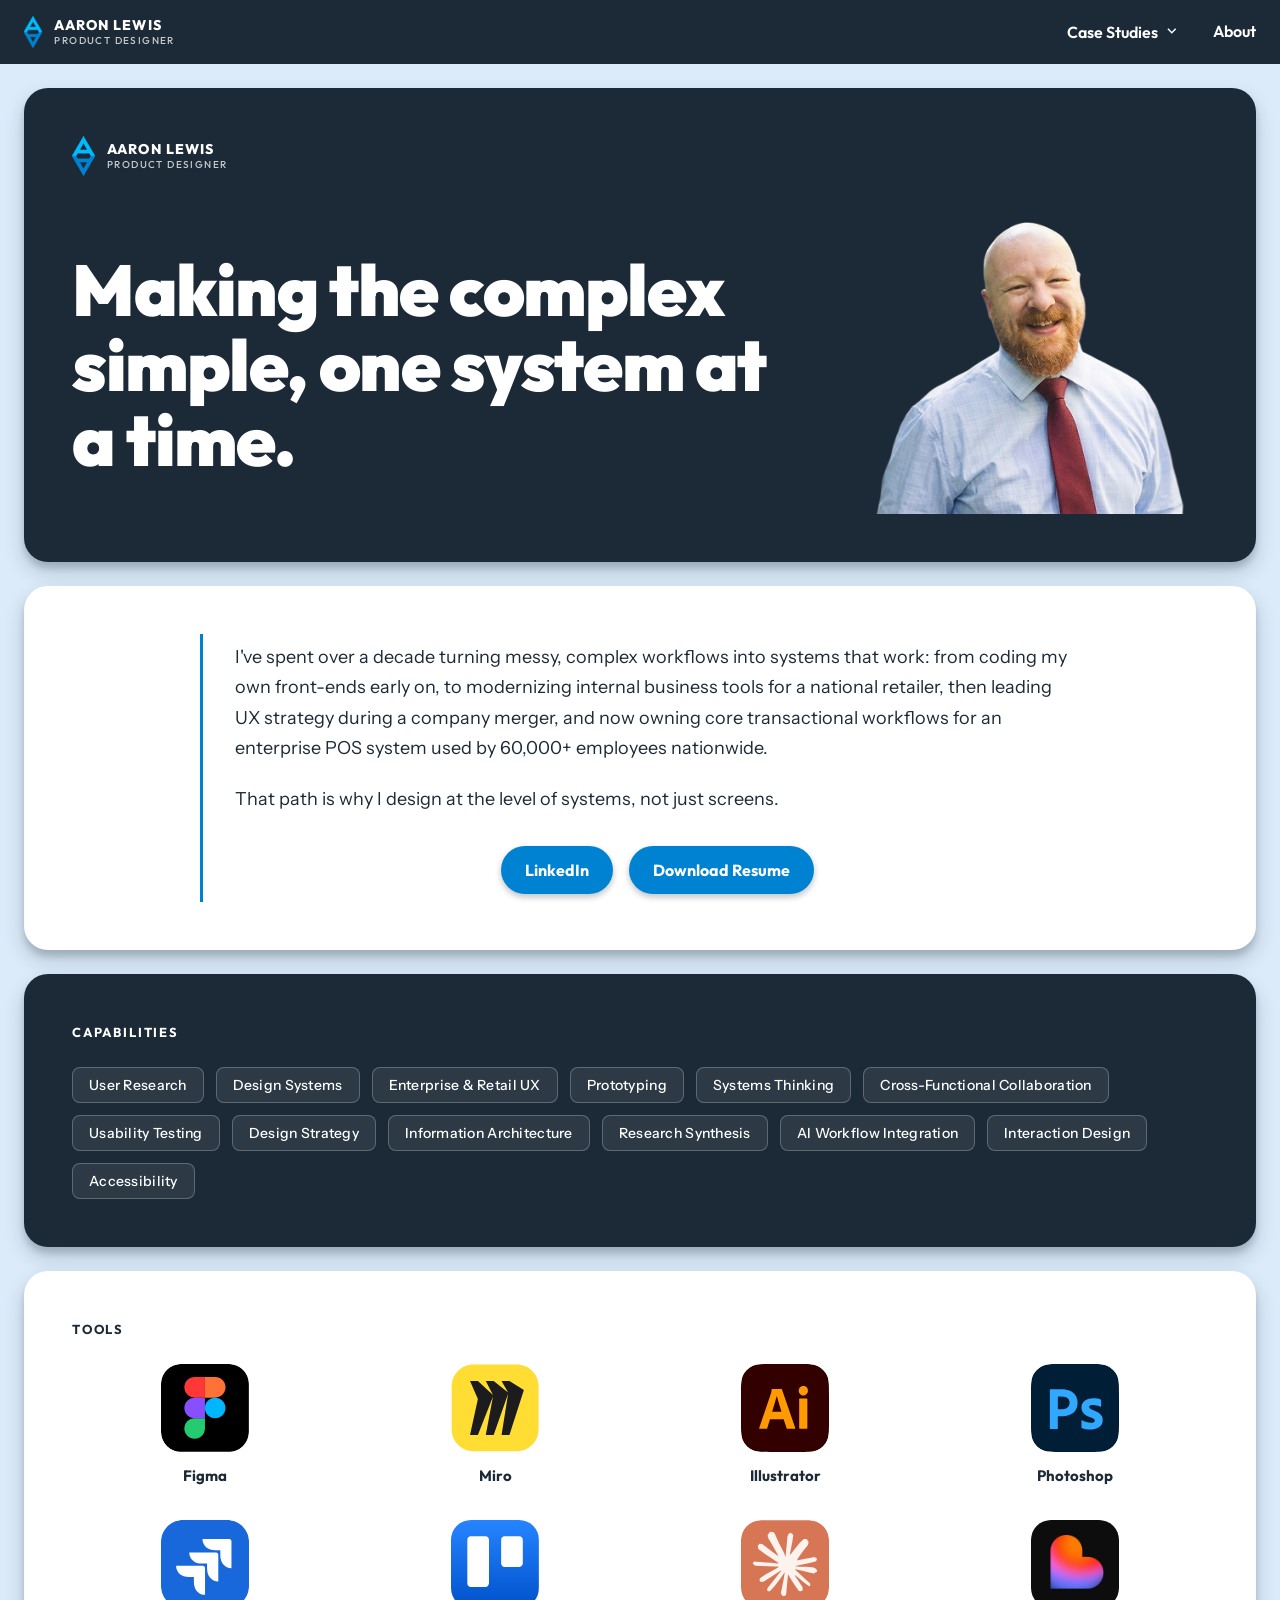
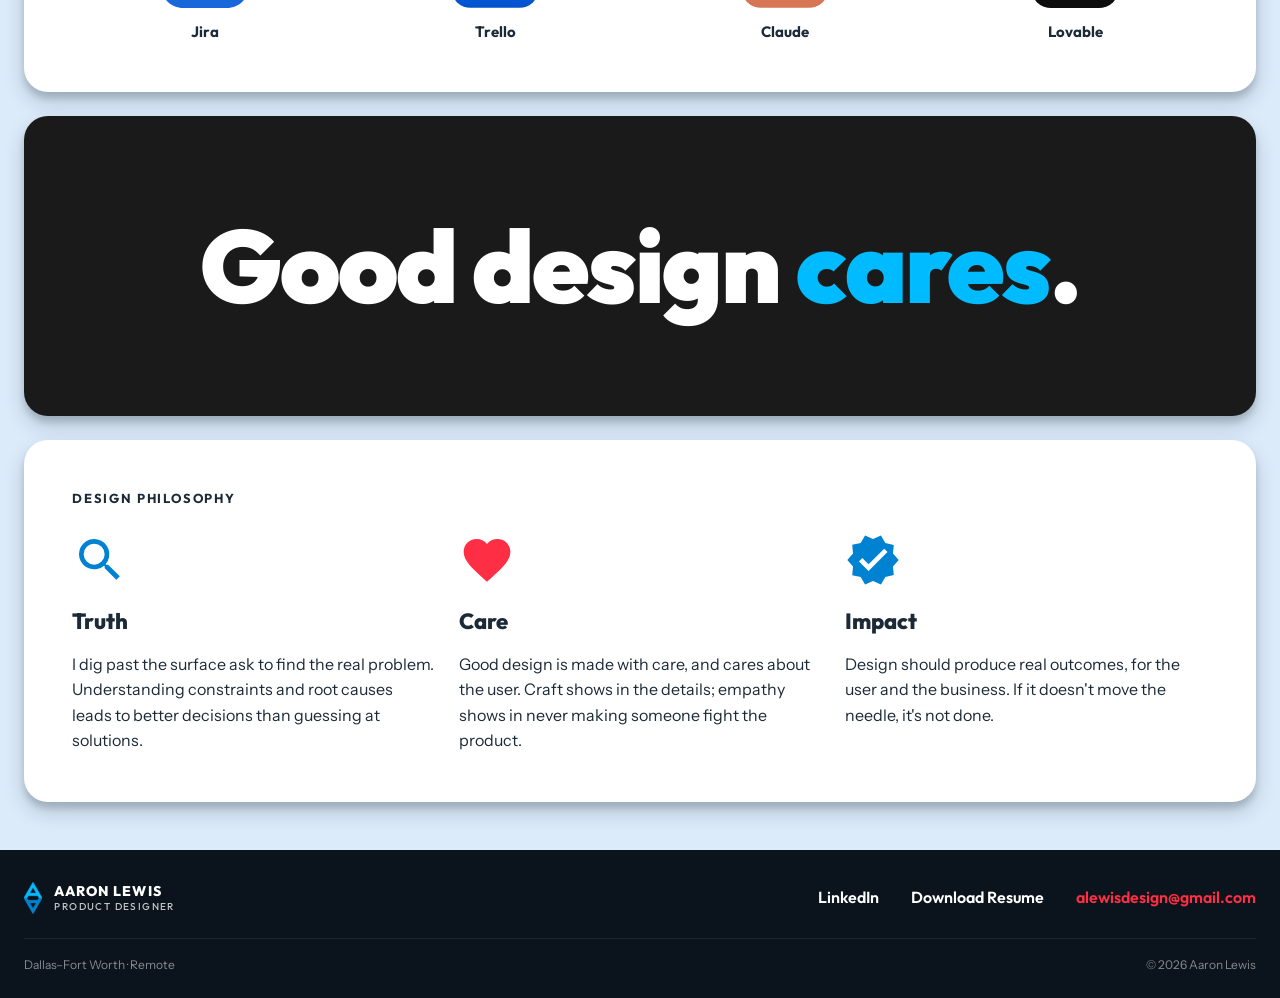
==== about.html @ 26889b2f "Updates" ====
<!doctype html>
<html lang="en">
  <head>
    <meta charset="utf-8" />
    <meta name="viewport" content="width=device-width, initial-scale=1" />
    <title>About — Aaron Lewis, Sr. UX & Product Designer</title>
    <meta
      name="description"
      content="Aaron Lewis is a Sr. UX & Product Designer turning messy, complex workflows into systems that work — POS, SaaS, and internal tools used by 60,000+ employees."
    />
    <meta property="og:title" content="About — Aaron Lewis, Sr. UX & Product Designer" />
    <meta property="og:description" content="Making the complex simple, one system at a time." />
    <meta property="og:type" content="profile" />
    <meta name="twitter:card" content="summary_large_image" />
    <link rel="preconnect" href="https://fonts.googleapis.com" />
    <link rel="preconnect" href="https://fonts.gstatic.com" crossorigin />
    <link
      href="https://fonts.googleapis.com/css2?family=Outfit:wght@400;500;600;700;800;900&family=Instrument+Sans:wght@400;500;600&display=swap"
      rel="stylesheet"
    />
    <link rel="stylesheet" href="./styles.css" />
  </head>
  <body>
    <!-- HEADER -->
    <header class="site-header">
      <div class="container header-inner">
        <a class="brand" href="/" target="_top">
          <span class="brand-mark" aria-hidden="true">
            <img src="assets/AA_logo-colors.svg" alt="" />
          </span>
          <span class="brand-text">
            <span class="brand-name">AARON LEWIS</span>
            <span class="brand-role">PRODUCT DESIGNER</span>
          </span>
        </a>
        <button
          class="nav-toggle"
          type="button"
          aria-label="Toggle menu"
          aria-expanded="false"
          aria-controls="primary-nav"
        >
          <span class="nav-toggle-bar"></span>
          <span class="nav-toggle-bar"></span>
          <span class="nav-toggle-bar"></span>
        </button>
        <nav id="primary-nav" class="site-nav" aria-label="Primary">
          <div class="nav-item has-dropdown">
            <button type="button" class="nav-link nav-dropdown-toggle" aria-expanded="false" aria-controls="cs-menu">
              Case Studies
              <svg class="mdi" viewBox="0 0 24 24" aria-hidden="true">
                <path d="M7.41 8.59 12 13.17l4.59-4.58L18 10l-6 6-6-6z" />
              </svg>
            </button>
            <div id="cs-menu" class="nav-dropdown" role="menu">
              <a href="/case-studies/ship-to-home" target="_top" role="menuitem">Ship to Home</a>
              <a href="/case-studies/cash-management" target="_top" role="menuitem">Cash Management</a>
              <a href="/case-studies/future-point-of-sale" target="_top" role="menuitem">Future Point of Sale</a>
            </div>
          </div>
          <a href="/about" target="_top">About</a>
        </nav>
      </div>
    </header>

    <main class="container stack">
      <!-- HERO: dark card, headline + portrait -->
      <section class="card card--dark about-hero">
        <div class="about-hero-lockup">
          <span class="about-hero-logo" aria-hidden="true">
            <img src="assets/AA_logo-colors.svg" alt="" />
          </span>
          <span class="brand-text">
            <span class="brand-name">AARON LEWIS</span>
            <span class="brand-role">PRODUCT DESIGNER</span>
          </span>
        </div>
        <div class="grid-12 about-hero-grid">
          <div class="col-8 about-hero-left">
            <h1 class="display about-hero-title">
              Making the complex simple, one system at <span class="no-break">a time.</span>
            </h1>
          </div>
          <div class="col-4 about-hero-right">
            <div class="about-portrait">
              <img
                src="assets/aaron-about.png"
                alt="Portrait of Aaron Lewis"
              />
            </div>
          </div>
        </div>
      </section>

      <!-- STORY: light card, blue quote rule, two paragraphs, CTAs -->
      <section class="card card--light about-story">
        <div class="about-story-inner">
          <div class="about-story-body">
            <p>
              I've spent over a decade turning messy, complex workflows into systems that work: from coding my own
              front-ends early on, to modernizing internal business tools for a national retailer, then leading UX
              strategy during a company merger, and now owning core transactional workflows for an enterprise POS system
              used by 60,000+ employees nationwide.
            </p>
            <p>That path is why I design at the level of systems, not just screens.</p>
          </div>
          <div class="about-story-cta">
            <a
              href="https://www.linkedin.com/in/aldsgn/"
              target="_blank"
              rel="noopener noreferrer"
              class="btn btn--blue"
              >LinkedIn</a
            >
            <a
              href="assets/Aaron-Lewis-Resume.pdf"
              target="_blank"
              rel="noopener noreferrer"
              class="btn btn--blue"
              >Download Resume</a
            >
          </div>
        </div>
      </section>

      <!-- CAPABILITIES: dark card with pills -->
      <section class="card card--dark about-capabilities">
        <p class="eyebrow eyebrow--onDark">CAPABILITIES</p>
        <ul class="capability-list">
          <li><span class="pill pill--white pill--lg">User Research</span></li>
          <li><span class="pill pill--white pill--lg">Design Systems</span></li>
          <li><span class="pill pill--white pill--lg">Enterprise &amp; Retail UX</span></li>
          <li><span class="pill pill--white pill--lg">Prototyping</span></li>
          <li><span class="pill pill--white pill--lg">Systems Thinking</span></li>
          <li><span class="pill pill--white pill--lg">Cross-Functional Collaboration</span></li>
          <li><span class="pill pill--white pill--lg">Usability Testing</span></li>
          <li><span class="pill pill--white pill--lg">Design Strategy</span></li>
          <li><span class="pill pill--white pill--lg">Information Architecture</span></li>
          <li><span class="pill pill--white pill--lg">Research Synthesis</span></li>
          <li><span class="pill pill--white pill--lg">AI Workflow Integration</span></li>
          <li><span class="pill pill--white pill--lg">Interaction Design</span></li>
          <li><span class="pill pill--white pill--lg">Accessibility</span></li>
        </ul>
      </section>

      <!-- TOOLS: light card with logo grid -->
      <section class="card card--light about-tools">
        <p class="eyebrow">TOOLS</p>
        <div class="tools-grid">
          <figure class="tool">
            <img src="assets/figma.svg" alt="Figma logo" />
            <figcaption>Figma</figcaption>
          </figure>
          <figure class="tool">
            <img src="assets/miro.svg" alt="Miro logo" />
            <figcaption>Miro</figcaption>
          </figure>
          <figure class="tool">
            <img
              src="assets/illustrator.svg"
              alt="Adobe Illustrator logo"
            />
            <figcaption>Illustrator</figcaption>
          </figure>
          <figure class="tool">
            <img src="assets/photoshop.svg" alt="Adobe Photoshop logo" />
            <figcaption>Photoshop</figcaption>
          </figure>
          <figure class="tool">
            <img src="assets/jira.svg" alt="Jira logo" />
            <figcaption>Jira</figcaption>
          </figure>
          <figure class="tool">
            <img src="assets/trello.svg" alt="Trello logo" />
            <figcaption>Trello</figcaption>
          </figure>
          <figure class="tool">
            <img src="assets/claude.svg" alt="Claude logo" />
            <figcaption>Claude</figcaption>
          </figure>
          <figure class="tool">
            <img src="assets/lovable.svg" alt="Lovable logo" />
            <figcaption>Lovable</figcaption>
          </figure>
        </div>
      </section>

      <!-- CARES banner -->
      <section id="cares" class="card card--dark about-cares">
        <h2 class="display display--center">Good design <span class="accent-blue">cares</span>.</h2>
      </section>

      <!-- DESIGN PHILOSOPHY -->
      <section class="card card--light about-philosophy">
        <p class="eyebrow">DESIGN PHILOSOPHY</p>
        <div class="grid-12 philosophy-grid">
          <div class="col-4 philosophy-item">
            <span class="philosophy-icon philosophy-icon--blue" aria-hidden="true">
              <svg viewBox="0 0 24 24">
                <path
                  d="M15.5 14h-.79l-.28-.27a6.5 6.5 0 1 0-.7.7l.27.28v.79l5 4.99L20.49 19l-4.99-5zm-6 0A4.5 4.5 0 1 1 14 9.5 4.5 4.5 0 0 1 9.5 14z"
                />
              </svg>
            </span>
            <h3 class="philosophy-title">Truth</h3>
            <p class="philosophy-body">
              I dig past the surface ask to find the real problem. Understanding constraints and root causes leads to
              better decisions than guessing at solutions.
            </p>
          </div>
          <div class="col-4 philosophy-item">
            <span class="philosophy-icon philosophy-icon--red" aria-hidden="true">
              <svg viewBox="0 0 24 24">
                <path
                  d="M12 21.35 10.55 20.03C5.4 15.36 2 12.28 2 8.5 2 5.42 4.42 3 7.5 3c1.74 0 3.41.81 4.5 2.09C13.09 3.81 14.76 3 16.5 3 19.58 3 22 5.42 22 8.5c0 3.78-3.4 6.86-8.55 11.54L12 21.35z"
                />
              </svg>
            </span>
            <h3 class="philosophy-title">Care</h3>
            <p class="philosophy-body">
              Good design is made with care, and cares about the user. Craft shows in the details; empathy shows in
              never making someone fight the product.
            </p>
          </div>
          <div class="col-4 philosophy-item">
            <span class="philosophy-icon philosophy-icon--blue" aria-hidden="true">
              <svg viewBox="0 0 24 24">
                <path
                  d="m23 12-2.44-2.79.34-3.69-3.61-.82-1.89-3.2L12 2.96 8.6 1.5 6.71 4.69 3.1 5.5l.34 3.7L1 12l2.44 2.79-.34 3.7 3.61.82L8.6 22.5l3.4-1.47 3.4 1.46 1.89-3.19 3.61-.82-.34-3.69L23 12zm-12.91 4.72L6 12.59l1.41-1.41 2.68 2.67 6.72-6.72L18.22 8.55l-8.13 8.17z"
                />
              </svg>
            </span>
            <h3 class="philosophy-title">Impact</h3>
            <p class="philosophy-body">
              Design should produce real outcomes, for the user and the business. If it doesn't move the needle, it's
              not done.
            </p>
          </div>
        </div>
      </section>
    </main>

    <!-- FOOTER -->
    <footer id="contact" class="site-footer">
      <div class="container footer-inner">
        <div class="grid-12 footer-row">
          <div class="col-6 footer-brand-col">
            <a class="brand" href="/" target="_top">
              <span class="brand-mark" aria-hidden="true">
                <img src="assets/AA_logo-colors.svg" alt="" />
              </span>
              <span class="brand-text">
                <span class="brand-name">AARON LEWIS</span>
                <span class="brand-role">PRODUCT DESIGNER</span>
              </span>
            </a>
          </div>
          <div class="col-6 footer-nav-col">
            <nav class="footer-nav" aria-label="Footer">
              <a href="https://www.linkedin.com/in/aldsgn/" target="_blank" rel="noopener noreferrer">LinkedIn</a>
              <a
                href="assets/Aaron-Lewis-Resume.pdf"
                target="_blank"
                rel="noopener noreferrer"
                >Download Resume</a
              >
              <a href="mailto:alewisdesign@gmail.com" class="email-red">alewisdesign@gmail.com</a>
            </nav>
          </div>
        </div>
        <div class="footer-fine">
          <span>Dallas–Fort Worth · Remote</span>
          <span>© <span id="year">2026</span> Aaron Lewis</span>
        </div>
      </div>
    </footer>

    <script src="./script.js" defer></script>
  </body>
</html>
---- styles.css ----
/* ==========================================================================
   Aaron Lewis — Portfolio Home10
   Design system v1.
     Colors:
       Snow White  #FFFFFF   default white
       Powder      #DCEBFA   pale blue background
       Martigan    #00BBFF   brand blue on dark
       BlueJay     #0082D2   brand blue on white
       Midnight    #1C2A37   dark background/ink
       Amaranth    #FE2E44   brand accent
     Type: Outfit (display + UI), Instrument Sans (body). Body 18px.
     Grid: 12-column only. Container max-width 1440px.
     Spacing: 4/8px increments.
     Elevation: Material Design 2 shadows on cards.
   ========================================================================== */

:root {
  /* Palette */
  --snow: #ffffff;
  --powder: #dcebfa;
  --martigan: #00bbff;
  --bluejay: #0082d2;
  --midnight: #1c2a37;
  --amaranth: #fe2e44;
  --three-am: #0b141c;
  --charcoal: #1a1a1a;

  /* Semantic tokens */
  --bg: var(--powder);
  --ink: var(--midnight);
  --card: var(--snow);
  --card-soft: var(--powder);
  --brand-blue: var(--bluejay); /* on light */
  --brand-blue-dark: var(--martigan); /* on dark */
  --brand-red: var(--amaranth);
  --text: var(--midnight);
  --muted: #6b7280;
  --white: var(--snow);
  --hero-name: var(--bluejay);
  --hero-name-size: clamp(72px, 10vw, 108px);

  /* Type */
  --font-display: "Outfit", system-ui, -apple-system, Segoe UI, sans-serif;
  --font-body: "Instrument Sans", system-ui, -apple-system, Segoe UI, sans-serif;

  /* Shape + spacing (4/8 pixel increments) */
  --radius: 24px;
  --radius-sm: 16px;
  --gap: 24px;
  --pad: 48px;
  --pad-sm: 24px;
  --container: 1440px;

  /* MD2 elevation shadows */
  --elev-1: 0 1px 2px rgba(14, 30, 44, 0.14), 0 1px 3px rgba(14, 30, 44, 0.12);
  --elev-2: 0 3px 6px rgba(14, 30, 44, 0.16), 0 3px 6px rgba(14, 30, 44, 0.12);
  --elev-4: 0 10px 20px rgba(14, 30, 44, 0.19), 0 6px 6px rgba(14, 30, 44, 0.16);
  --elev-8: 0 14px 28px rgba(14, 30, 44, 0.2), 0 10px 10px rgba(14, 30, 44, 0.18);
  --elev-16: 0 24px 48px rgba(14, 30, 44, 0.24), 0 18px 18px rgba(14, 30, 44, 0.2);
}

* {
  box-sizing: border-box;
}

html,
body {
  margin: 0;
  padding: 0;
}

body {
  background: var(--bg);
  color: var(--text);
  font-family: var(--font-body);
  font-size: 18px;
  line-height: 1.6;
  -webkit-font-smoothing: antialiased;
}

h1,
h2,
h3,
h4,
.display,
.eyebrow,
.brand-name,
.brand-role,
.nav-cta,
.site-nav a,
.pill,
.case-title,
.case-num,
.stat-num,
.stat-label,
.banner-link,
.footer-nav a,
.hero-name,
.hero-role {
  font-family: var(--font-display);
}

a {
  color: inherit;
  text-decoration: none;
}

.no-break {
  white-space: nowrap;
}

/* Layout ------------------------------------------------------------------ */

.container {
  width: 100%;
  max-width: var(--container);
  margin: 0 auto;
  padding: 0 24px;
}

.stack > * + * {
  margin-top: var(--gap);
}
.stack {
  padding-top: var(--gap);
  padding-bottom: var(--gap);
}

/* 12-column grid — the ONLY width system in use. */
.grid-12 {
  display: grid;
  grid-template-columns: repeat(12, minmax(0, 1fr));
  gap: var(--gap);
}
.col-1 {
  grid-column: span 1;
}
.col-2 {
  grid-column: span 2;
}
.col-3 {
  grid-column: span 3;
}
.col-4 {
  grid-column: span 4;
}
.col-5 {
  grid-column: span 5;
}
.col-6 {
  grid-column: span 6;
}
.col-7 {
  grid-column: span 7;
}
.col-8 {
  grid-column: span 8;
}
.col-9 {
  grid-column: span 9;
}
.col-10 {
  grid-column: span 10;
}
.col-11 {
  grid-column: span 11;
}
.col-12 {
  grid-column: span 12;
}

/* Mobile stacking rules:
   - col-3 (1/4 desktop) -> col-6 (1/2 mobile)
   - col-4 (1/3 desktop) and col-6 (1/2 desktop) -> col-12 (full mobile)
   - col-1..2, 5, 7..11 default to full width on mobile too. */
@media (max-width: 768px) {
  :root {
    --pad: var(--pad-sm);
  }
  .grid-12 > .col-3 {
    grid-column: span 6;
  }
  .grid-12 > .col-1,
  .grid-12 > .col-2,
  .grid-12 > .col-4,
  .grid-12 > .col-5,
  .grid-12 > .col-6,
  .grid-12 > .col-7,
  .grid-12 > .col-8,
  .grid-12 > .col-9,
  .grid-12 > .col-10,
  .grid-12 > .col-11 {
    grid-column: span 12;
  }
}

/* Cards ------------------------------------------------------------------- */

.card {
  border-radius: var(--radius);
  padding: var(--pad);
  background: var(--card);
  box-shadow: var(--elev-4);
}
.card--light {
  background: var(--card);
  color: var(--text);
}
.card--dark {
  background: var(--ink);
  color: var(--white);
}

/* Header ------------------------------------------------------------------ */

.site-header {
  background: var(--ink);
  color: var(--white);
}
.header-inner {
  display: flex;
  align-items: center;
  justify-content: space-between;
  gap: var(--gap);
  padding-top: 16px;
  padding-bottom: 16px;
  flex-wrap: wrap;
}

.brand {
  display: inline-flex;
  align-items: center;
  gap: 12px;
}
.brand-mark {
  height: 32px;
  width: auto;
  display: inline-block;
}
.brand-mark img {
  height: 100%;
  width: auto;
  display: block;
}
.brand-text {
  display: flex;
  flex-direction: column;
  line-height: 1;
}
.brand-name {
  font-weight: 800;
  font-size: 14px;
  letter-spacing: 0.08em;
}
.brand-role {
  font-weight: 500;
  font-size: 10px;
  letter-spacing: 0.14em;
  opacity: 0.75;
  margin-top: 4px;
}

.site-nav {
  display: flex;
  align-items: center;
  gap: 32px;
}
.site-nav a,
.site-nav .nav-link {
  font-weight: 600;
  font-size: 16px;
  color: var(--white);
  transition: opacity 0.2s;
  background: none;
  border: 0;
  padding: 0;
  cursor: pointer;
  font-family: var(--font-display);
}
.site-nav a:hover,
.site-nav .nav-link:hover {
  opacity: 0.75;
}

/* Dropdown */
.nav-item.has-dropdown {
  position: relative;
}
.nav-dropdown {
  position: absolute;
  top: calc(100% + 12px);
  left: 0;
  min-width: 224px;
  background: var(--white);
  color: var(--text);
  border-radius: 16px;
  padding: 8px;
  display: none;
  flex-direction: column;
  box-shadow: var(--elev-8);
  z-index: 20;
}
/* Invisible hover bridge so the menu doesn't close when crossing the gap */
.nav-dropdown::before {
  content: "";
  position: absolute;
  left: 0;
  right: 0;
  top: -12px;
  height: 12px;
}
.nav-dropdown a {
  color: var(--text);
  padding: 8px 16px;
  border-radius: 8px;
  font-size: 14px;
  font-weight: 600;
}
.nav-dropdown a:hover {
  background: var(--card-soft);
  opacity: 1;
}
.nav-item.has-dropdown:hover .nav-dropdown,
.nav-item.has-dropdown:focus-within .nav-dropdown,
.nav-dropdown.is-open {
  display: flex;
}

/* Hamburger */
.nav-toggle {
  display: none;
  background: none;
  border: 0;
  padding: 8px;
  cursor: pointer;
  flex-direction: column;
  gap: 4px;
}
.nav-toggle-bar {
  display: block;
  width: 24px;
  height: 2px;
  background: var(--white);
  border-radius: 2px;
}

/* Hero -------------------------------------------------------------------- */

.hero .grid-12 {
  align-items: center;
}

.hero-lockup {
  display: flex;
  align-items: center;
  gap: 16px;
}
.hero-logo {
  height: calc(var(--hero-name-size) * 1.8);
  width: auto;
  flex-shrink: 0;
}
.hero-logo img {
  height: 100%;
  width: auto;
  display: block;
}

.hero-name {
  margin: 0;
  font-family: var(--font-display);
  font-weight: 900;
  font-size: var(--hero-name-size);
  line-height: 0.9;
  color: var(--hero-name);
  letter-spacing: -0.02em;
}

.hero-role {
  margin: 16px 0 0;
  padding-left: 32px;
  font-weight: 700;
  letter-spacing: 0.05em;
  font-size: 24px;
  color: var(--text);
}

.hero-meta {
  margin-top: 32px;
  display: flex;
  flex-direction: column;
  align-items: flex-start;
  gap: 12px;
}
.hero-location {
  margin: 0;
  display: flex;
  gap: 12px;
  align-items: flex-start;
  font-size: 13px;
  letter-spacing: 0.04em;
}
.hero-pill {
  margin-left: 32px;
}
.hero-location strong {
  font-weight: 700;
}
.pin {
  color: var(--muted);
  display: inline-flex;
  align-items: center;
  line-height: 1;
}
.pin .mdi {
  width: 20px;
  height: 20px;
}

/* Material Design inline icons ------------------------------------------- */
.mdi {
  display: inline-block;
  width: 1em;
  height: 1em;
  fill: currentColor;
  vertical-align: -0.15em;
  flex-shrink: 0;
}
.nav-dropdown-toggle .mdi {
  width: 1.1em;
  height: 1.1em;
  margin-left: 2px;
  transition: transform 0.2s;
}
.nav-dropdown-toggle[aria-expanded="true"] .mdi {
  transform: rotate(180deg);
}
.banner-link .mdi,
.cs-nextup-arrow.mdi {
  width: 1.1em;
  height: 1.1em;
  vertical-align: -0.2em;
}
.email-muted {
  color: var(--muted);
  font-family: var(--font-body);
  letter-spacing: 0;
}

.hero-right {
  display: flex;
  justify-content: center;
  align-items: center;
}
.portrait {
  width: 100%;
  max-width: 384px;
  display: grid;
  place-items: center;
}
.portrait img {
  width: 100%;
  height: auto;
  object-fit: contain;
  display: block;
}

@media (max-width: 768px) {
  .hero-lockup {
    gap: 16px;
  }
}

/* Statement --------------------------------------------------------------- */

.display {
  font-family: var(--font-display);
  font-weight: 900;
  font-size: clamp(40px, 5vw, 68px);
  line-height: 1.05;
  letter-spacing: -0.02em;
  margin: 0;
}
.display--center {
  text-align: center;
}
/* accent-blue lives on dark backgrounds (statement + cares cards) */
.accent-blue {
  color: var(--brand-blue-dark);
}

.statement .lead {
  margin: 24px 0 0;
  color: #b7c4ce;
  font-size: 24px;
  max-width: 62ch;
}

/* Case studies ------------------------------------------------------------ */

.eyebrow {
  margin: 0 0 24px;
  font-weight: 700;
  font-size: 13px;
  letter-spacing: 0.14em;
  color: var(--text);
}

.row-cards {
  align-items: stretch;
}

.case-card {
  background: var(--card-soft);
  color: var(--text);
  border-radius: 16px;
  overflow: hidden;
  display: flex;
  flex-direction: column;
  cursor: pointer;
  outline: none;
  -webkit-tap-highlight-color: transparent;
  touch-action: manipulation;
  transition:
    transform 0.5s cubic-bezier(0.2, 0.7, 0.2, 1),
    box-shadow 0.5s cubic-bezier(0.2, 0.7, 0.2, 1),
    background-color 0.5s cubic-bezier(0.2, 0.7, 0.2, 1),
    color 0.5s cubic-bezier(0.2, 0.7, 0.2, 1);
  box-shadow: var(--elev-2);
}
.case-card:hover,
.case-card:focus-visible,
.case-card.is-lifted,
.case-card:active {
  transform: translateY(-8px);
  box-shadow: var(--elev-16);
  background: var(--ink);
  color: var(--white);
}
.case-card:hover .pill,
.case-card:focus-visible .pill,
.case-card.is-lifted .pill,
.case-card:active .pill {
  color: var(--white);
  background: rgba(255, 255, 255, 0.12);
  border-color: rgba(255, 255, 255, 0.28);
}

.case-thumb {
  aspect-ratio: 16 / 10;
  overflow: hidden;
  background: #0e1720;
}
.case-thumb img {
  width: 100%;
  height: 100%;
  object-fit: cover;
  display: block;
  transition: transform 300ms ease;
}
.case-card:hover .case-thumb img,
.case-card:focus-visible .case-thumb img,
.case-card.is-lifted .case-thumb img {
  transform: scale(1.03);
}

.case-body {
  padding: 24px;
  display: flex;
  flex-direction: column;
  gap: 8px;
  flex: 1;
}
.case-num {
  margin: 0;
  font-weight: 800;
  color: var(--brand-red);
  font-size: 14px;
}
.case-title {
  margin: 0;
  font-weight: 700;
  font-size: 24px;
  letter-spacing: -0.01em;
}
.case-desc {
  margin: 0 0 16px;
  color: inherit;
  opacity: 0.85;
  font-size: 18px;
}
.case-card .pill {
  align-self: flex-start;
  margin-top: auto;
}

/* Stats ------------------------------------------------------------------- */

.stats {
  padding: 40px 24px;
}
.stats-row {
  align-items: center;
}
.stat {
  display: flex;
  flex-direction: column;
  align-items: center;
  text-align: center;
}
.stat-num {
  margin: 0;
  font-family: var(--font-display);
  font-weight: 900;
  font-size: clamp(72px, 9vw, 128px);
  line-height: 0.95;
  letter-spacing: -0.03em;
}
.stat-sup {
  font-size: 0.5em;
  vertical-align: super;
  font-weight: 800;
}
.stat-label {
  margin: 8px 0 0;
  font-weight: 700;
  font-size: 24px;
  letter-spacing: -0.01em;
}
.stat--cta {
  justify-content: center;
}

/* Banner ------------------------------------------------------------------ */

.banner {
  background: var(--brand-blue);
  color: var(--white);
  padding: var(--pad);
}
.banner-row {
  align-items: center;
}
.banner-copy {
  margin: 0;
  font-size: 24px;
  max-width: 44ch;
}
.banner-cta {
  display: flex;
  justify-content: flex-end;
  align-items: center;
}
.banner-link {
  font-weight: 700;
  letter-spacing: 0.1em;
  font-size: 16px;
  color: var(--white);
  transition: transform 0.2s;
  white-space: nowrap;
}
.banner-link:hover {
  transform: translateY(-4px);
}

@media (max-width: 768px) {
  .banner-cta {
    justify-content: flex-start;
  }
}

/* Cares ------------------------------------------------------------------- */

.cares {
  background: var(--charcoal);
  padding: var(--pad);
  position: relative;
  text-align: left;
}
.cares h2 {
  font-size: clamp(56px, 8vw, 104px);
  padding-top: 24px;
}
.cares-caption {
  margin: 16px 0 0;
  color: #b7c4ce;
  font-size: 24px;
  max-width: 44ch;
  text-align: left;
  font-family: var(--font-body);
}
.cares-cta {
  display: flex;
  justify-content: flex-start;
  margin-top: 24px;
}

/* Pills — Material Design 3 chips ---------------------------------------- */

.pill {
  display: inline-flex;
  align-items: center;
  gap: 8px;
  height: 32px;
  padding: 0 12px;
  border-radius: 8px;
  font-family: inherit;
  font-weight: 500;
  font-size: 13px;
  letter-spacing: 0.02em;
  line-height: 1;
  color: var(--text);
  background: rgba(28, 42, 55, 0.06);
  border: 1px solid rgba(28, 42, 55, 0.12);
  transition:
    transform 0.2s,
    box-shadow 0.2s,
    background-color 0.2s,
    border-color 0.2s,
    color 0.2s;
}
/* On dark surfaces */
.card--dark .pill,
.pill--white {
  color: var(--white);
  background: rgba(255, 255, 255, 0.08);
  border-color: rgba(255, 255, 255, 0.24);
}
/* Amaranth chip — reserved for "Available" */
.pill--red {
  color: var(--white);
  background: var(--brand-red);
  border-color: var(--brand-red);
}
.pill--blue {
  color: var(--white);
  background: var(--brand-blue);
  border-color: var(--brand-blue);
}
.pill--light {
  color: var(--text);
  background: rgba(28, 42, 55, 0.06);
  border-color: rgba(28, 42, 55, 0.12);
}
.pill--lg {
  height: 36px;
  padding: 0 16px;
  font-size: 14px;
}
a.pill:hover {
  transform: translateY(-1px);
  box-shadow: var(--elev-1);
}

/* Buttons ----------------------------------------------------------------- */

.btn {
  display: inline-flex;
  align-items: center;
  gap: 12px;
  padding: 16px 24px;
  border-radius: 999px;
  font-family: var(--font-display);
  font-weight: 700;
  font-size: 16px;
  line-height: 1;
  border: 0;
  cursor: pointer;
  transition:
    transform 0.2s,
    box-shadow 0.2s,
    filter 0.2s;
  box-shadow: var(--elev-2);
}
.btn--red {
  background: var(--brand-red);
  color: var(--white);
}
.btn--light {
  background: #c8ecff;
  color: var(--ink);
}
.btn:hover {
  transform: translateY(-2px);
  box-shadow: var(--elev-4);
}
.btn-arrow {
  display: inline-grid;
  place-items: center;
  width: 24px;
  height: 24px;
  line-height: 1;
}
.btn-arrow .mdi {
  width: 24px;
  height: 24px;
}

/* Footer ------------------------------------------------------------------ */

.site-footer {
  background: var(--three-am);
  color: var(--white);
  margin-top: var(--gap);
  padding: 32px 0 24px;
}
.footer-row {
  align-items: center;
}
.footer-brand-col {
  display: flex;
  align-items: center;
}
.footer-nav-col {
  display: flex;
  justify-content: flex-end;
  align-items: center;
}
.footer-nav {
  display: flex;
  gap: 32px;
  align-items: center;
}
.footer-nav a {
  font-weight: 600;
  font-size: 16px;
}
.footer-nav a:hover {
  opacity: 0.75;
}
.email-red {
  color: var(--brand-red);
  font-family: var(--font-body);
  font-weight: 500;
}
.footer-fine {
  margin-top: 24px;
  padding-top: 16px;
  border-top: 1px solid rgba(255, 255, 255, 0.08);
  display: flex;
  justify-content: space-between;
  gap: 12px;
  color: rgba(255, 255, 255, 0.5);
  font-size: 12px;
  flex-wrap: wrap;
}

@media (max-width: 768px) {
  .header-inner {
    flex-wrap: nowrap;
    align-items: center;
  }
  .nav-toggle {
    display: inline-flex;
  }
  .site-nav {
    display: none;
    position: absolute;
    top: 100%;
    left: 0;
    right: 0;
    background: var(--ink);
    flex-direction: column;
    align-items: stretch;
    gap: 4px;
    padding: 16px 24px 24px;
    z-index: 30;
    box-shadow: var(--elev-8);
  }
  .site-header {
    position: relative;
  }
  .site-nav.is-open {
    display: flex;
  }
  .site-nav a,
  .site-nav .nav-link {
    padding: 12px 4px;
    text-align: left;
    width: 100%;
  }
  .nav-item.has-dropdown {
    width: 100%;
  }
  .nav-dropdown {
    position: static;
    display: none;
    box-shadow: none;
    background: rgba(255, 255, 255, 0.06);
    color: var(--white);
    padding: 4px;
    margin-top: 4px;
  }
  .nav-dropdown a {
    color: var(--white);
  }
  .nav-dropdown a:hover {
    background: rgba(255, 255, 255, 0.08);
  }
  .nav-dropdown.is-open {
    display: flex;
  }

  .hero-meta {
    margin-top: 24px;
  }
  .stats {
    padding: 24px;
  }
  .cares {
    padding: var(--pad);
  }
  .cares-cta {
    justify-content: center;
  }

  .footer-nav-col {
    justify-content: flex-start;
  }
  .footer-nav {
    flex-direction: column;
    align-items: flex-start;
    gap: 16px;
    width: 100%;
  }
  .footer-fine {
    justify-content: center;
    text-align: center;
    flex-direction: column;
    align-items: center;
    gap: 8px;
  }
}

/* ==========================================================================
   Case Study pages
   ========================================================================== */

.case-hero {
  padding: var(--pad);
}
.case-hero .grid-12 {
  align-items: center;
}
.case-eyebrow {
  margin: 0 0 16px;
}
.case-num-inline {
  color: var(--brand-red);
  font-weight: 800;
}
.case-hero-title {
  margin: 0;
  font-family: var(--font-display);
  font-weight: 900;
  font-size: clamp(56px, 7.5vw, 96px);
  line-height: 0.95;
  letter-spacing: -0.02em;
  color: var(--text);
}
/* Accent blue variant readable on light card backgrounds */
.accent-blue-onlight {
  color: var(--brand-blue);
}
.case-tagline {
  margin: 24px 0 0;
  font-family: var(--font-display);
  font-weight: 600;
  font-size: 24px;
  color: var(--brand-blue);
}
.case-summary {
  margin: 16px 0 0;
  font-size: 18px;
  max-width: 56ch;
}

.case-meta {
  margin-top: 32px;
  display: flex;
  flex-wrap: wrap;
  gap: 32px;
}
.case-meta-item {
  display: flex;
  flex-direction: column;
  gap: 4px;
}
.case-meta-label {
  margin: 0;
  font-family: var(--font-display);
  font-weight: 700;
  font-size: 11px;
  letter-spacing: 0.14em;
  color: var(--muted);
}
.case-meta-value {
  margin: 0;
  font-family: var(--font-display);
  font-weight: 600;
  font-size: 16px;
  color: var(--text);
}

.case-hero-right {
  display: flex;
  justify-content: center;
}
.case-hero-image {
  width: 100%;
  aspect-ratio: 4 / 3;
  border-radius: var(--radius-sm);
}

/* Placeholder image blocks (to swap for real images later) */
.placeholder-img {
  background:
    repeating-linear-gradient(
      45deg,
      rgba(0, 187, 255, 0.08),
      rgba(0, 187, 255, 0.08) 12px,
      rgba(0, 187, 255, 0.16) 12px,
      rgba(0, 187, 255, 0.16) 24px
    ),
    var(--powder);
  display: grid;
  place-items: center;
  color: var(--muted);
  font-family: var(--font-display);
  font-weight: 600;
  font-size: 13px;
  letter-spacing: 0.12em;
  text-transform: uppercase;
  border: 1px dashed rgba(28, 42, 55, 0.2);
}

/* Case sections (Problem, Constraints, Approach, Outcome, Reflections) */
.case-section {
  padding: var(--pad);
}
.case-section .grid-12 {
  align-items: start;
}
.section-eyebrow {
  margin: 0;
  font-family: var(--font-display);
  font-weight: 800;
  font-size: 13px;
  letter-spacing: 0.16em;
  text-transform: uppercase;
  color: var(--brand-red);
  position: sticky;
  top: 24px;
}
.card--dark .section-eyebrow {
  color: var(--brand-blue-dark);
}

.case-body-copy p {
  margin: 0 0 16px;
  font-size: 18px;
  line-height: 1.7;
}
.case-body-copy p:last-child {
  margin-bottom: 0;
}
.case-lead {
  font-family: var(--font-display);
  font-weight: 500;
  font-size: 24px !important;
  line-height: 1.4 !important;
  margin-bottom: 24px !important;
}
.card--dark .case-lead {
  color: var(--white);
}

.case-subhead {
  margin: 32px 0 12px;
  font-family: var(--font-display);
  font-weight: 700;
  font-size: 24px;
  letter-spacing: -0.01em;
  color: var(--text);
}
.card--dark .case-subhead {
  color: var(--white);
}

.case-list {
  margin: 0 0 16px;
  padding-left: 20px;
  font-size: 18px;
  line-height: 1.7;
}
.case-list li {
  margin-bottom: 8px;
}

.case-pullquote {
  margin: 24px 0 !important;
  padding: 16px 24px;
  border-left: 4px solid var(--brand-red);
  background: rgba(254, 46, 68, 0.06);
  font-family: var(--font-display);
  font-weight: 600;
  font-size: 20px !important;
  line-height: 1.5 !important;
  color: var(--text);
  border-radius: 4px;
}
.card--dark .case-pullquote {
  color: var(--white);
  background: rgba(0, 187, 255, 0.1);
  border-left-color: var(--brand-blue-dark);
}

.case-figure {
  width: 100%;
  aspect-ratio: 16 / 9;
  margin: 24px 0;
  border-radius: var(--radius-sm);
}

.case-nextup {
  margin-top: var(--gap);
}

@media (max-width: 768px) {
  .section-eyebrow {
    position: static;
    margin-bottom: 16px;
  }
  .case-hero-image {
    aspect-ratio: 4 / 3;
    margin-top: 24px;
  }
}

/* ==========================================================================
   Case Study page (cs-*) — layout matching the Ship to Home draft.
   Sticky rail + numbered sections + hero card, callouts, dark quotes.
   ========================================================================== */

.cs-page {
  background: var(--powder);
}
.cs-main {
  padding: 24px 24px 48px;
}

/* Breadcrumb row above the hero card */
.cs-crumbs {
  display: flex;
  align-items: center;
  gap: 10px;
  font-family: var(--font-display);
  font-weight: 700;
  font-size: 12px;
  letter-spacing: 0.14em;
  color: var(--muted);
  margin: 8px 8px 16px;
  text-transform: uppercase;
}
.cs-crumbs-sep {
  color: #b7c6d2;
}
.cs-crumbs-num {
  color: var(--brand-red);
}

/* Hero card */
.cs-hero {
  position: relative;
  overflow: hidden;
  background: var(--snow);
  border-radius: 30px;
  padding: 52px;
  box-shadow: var(--elev-4);
}
.cs-hero-watermark {
  position: absolute;
  top: 28px;
  right: 44px;
  font-family: var(--font-display);
  font-weight: 900;
  font-size: 180px;
  line-height: 1;
  color: var(--brand-blue-dark);
  opacity: 0.12;
  pointer-events: none;
}
.cs-badge {
  display: inline-block;
  background: var(--brand-red);
  color: var(--white);
  font-family: var(--font-display);
  font-weight: 800;
  font-size: 11px;
  letter-spacing: 0.16em;
  padding: 7px 14px;
  border-radius: 999px;
  text-transform: uppercase;
}
.cs-hero-title {
  margin: 22px 0 0;
  font-family: var(--font-display);
  font-weight: 900;
  font-size: clamp(56px, 8vw, 84px);
  line-height: 0.92;
  letter-spacing: -0.02em;
  color: var(--text);
}
.cs-hero-tagline {
  margin: 20px 0 0;
  font-family: var(--font-display);
  font-weight: 600;
  font-size: clamp(22px, 2.4vw, 30px);
  line-height: 1.15;
  color: var(--text);
  max-width: 720px;
}
.cs-accent {
  color: var(--brand-blue-dark);
  font-weight: 700;
}
.cs-hero-summary {
  margin: 16px 0 0;
  font-size: 18px;
  line-height: 1.6;
  color: #4a5c6b;
  max-width: 640px;
}
.cs-meta-grid {
  margin-top: 32px;
  display: grid;
  grid-template-columns: repeat(4, minmax(0, 1fr));
  gap: 14px;
}
.cs-meta-card {
  background: #f2f8fd;
  border-radius: 14px;
  padding: 16px 18px;
}
.cs-meta-label {
  font-family: var(--font-display);
  font-size: 11px;
  font-weight: 700;
  letter-spacing: 0.12em;
  color: #8095a6;
}
.cs-meta-value {
  font-family: var(--font-display);
  font-weight: 700;
  font-size: 15px;
  color: var(--text);
  margin-top: 6px;
}
.cs-hero-image {
  margin-top: 34px;
  width: 100%;
  aspect-ratio: 20 / 10;
  border-radius: 18px;
  object-fit: cover;
  display: block;
}

/* Body layout: sticky rail + main content */
.cs-body {
  display: grid;
  grid-template-columns: 220px 1fr;
  gap: 60px;
  align-items: start;
  margin-top: 36px;
}
.cs-rail {
  position: sticky;
  top: 92px;
}
.cs-rail-label {
  font-size: 11px;
  font-weight: 700;
  letter-spacing: 0.16em;
  color: var(--muted);
  margin: 0 0 16px 14px;
  font-family: var(--font-display);
  text-transform: uppercase;
}
.cs-rail-nav {
  display: flex;
  flex-direction: column;
  gap: 2px;
}
.cs-rail-link {
  display: flex;
  gap: 12px;
  align-items: baseline;
  padding: 9px 0 9px 14px;
  border-left: 2px solid transparent;
  color: var(--muted);
  font-weight: 600;
  font-size: 15px;
  font-family: var(--font-display);
  transition:
    color 0.15s,
    border-color 0.15s;
}
.cs-rail-num {
  font-family: var(--font-display);
  font-size: 11px;
  font-weight: 800;
  color: #b0c1cf;
}
.cs-rail-link:hover {
  color: var(--text);
}
.cs-rail-link.is-active {
  color: var(--text);
  border-left-color: var(--brand-blue-dark);
  font-weight: 800;
}
.cs-rail-link.is-active .cs-rail-num {
  color: var(--brand-blue-dark);
}
.cs-rail-callout {
  margin-top: 26px;
  background: #cfe6f8;
  border-radius: 16px;
  padding: 18px;
}
.cs-rail-callout-label {
  font-size: 11px;
  font-weight: 700;
  letter-spacing: 0.14em;
  color: #4d6d84;
  font-family: var(--font-display);
}
.cs-rail-callout-value {
  font-family: var(--font-display);
  font-weight: 700;
  font-size: 14px;
  color: #123043;
  line-height: 1.5;
  margin-top: 8px;
}

/* Content column */
.cs-content {
  min-width: 0;
}
.cs-section {
  scroll-margin-top: 96px;
  padding-bottom: 64px;
}
.cs-eyebrow {
  font-family: var(--font-display);
  font-size: 13px;
  font-weight: 800;
  letter-spacing: 0.14em;
  color: var(--brand-red);
  text-transform: uppercase;
}
.cs-h2 {
  font-family: var(--font-display);
  font-weight: 900;
  font-size: clamp(32px, 4vw, 44px);
  line-height: 1.02;
  letter-spacing: -0.015em;
  margin: 14px 0 0;
  color: var(--text);
  max-width: 760px;
}
.cs-lead {
  font-size: 19px;
  line-height: 1.7;
  color: #3f4f5d;
  margin: 20px 0 0;
  max-width: 720px;
}
.cs-content p {
  font-size: 17px;
  line-height: 1.75;
  color: #526271;
  margin: 16px 0 0;
  max-width: 720px;
}

/* Summary stat grid */
.cs-stat-grid {
  display: grid;
  grid-template-columns: repeat(4, minmax(0, 1fr));
  gap: 14px;
  margin-top: 32px;
}
.cs-stat {
  background: var(--snow);
  border-radius: 18px;
  padding: 24px 22px;
  box-shadow: var(--elev-1);
}
.cs-stat--dark {
  background: #0d1218;
}
.cs-stat--dark .cs-stat-label {
  color: #a9bccb;
}
.cs-stat-num {
  font-family: var(--font-display);
  font-weight: 900;
  font-size: 46px;
  line-height: 1;
  color: var(--brand-blue-dark);
}
.cs-stat-label {
  font-size: 14px;
  color: #5a6b79;
  margin-top: 8px;
  line-height: 1.4;
}

/* Figure image */
.cs-figure {
  width: 100%;
  aspect-ratio: 12 / 9;
  margin-top: 26px;
  border-radius: 16px;
}
.cs-figure-img {
  height: auto;
  aspect-ratio: auto;
  object-fit: contain;
  background: var(--snow);
  box-shadow: var(--elev-4);
  display: block;
}

/* Dark pull quote card */
.cs-quote-dark {
  background: #0d1218;
  border-radius: 22px;
  padding: 44px 46px;
  margin-top: 22px;
  position: relative;
  overflow: hidden;
}
.cs-quote-mark {
  position: absolute;
  top: -20px;
  left: 34px;
  font-family: var(--font-display);
  font-weight: 900;
  font-size: 150px;
  color: var(--brand-blue-dark);
  opacity: 0.16;
  line-height: 1;
}
.cs-quote-dark p {
  position: relative;
  margin: 0;
  font-family: var(--font-display);
  font-weight: 800;
  font-size: clamp(22px, 2.6vw, 32px);
  line-height: 1.25;
  color: var(--white);
  max-width: 820px;
}

/* Numbered items grid (Constraints) */
.cs-num-grid {
  display: grid;
  grid-template-columns: repeat(2, minmax(0, 1fr));
  gap: 14px;
  margin-top: 22px;
}
.cs-num-item {
  background: var(--snow);
  border-radius: 16px;
  padding: 22px;
  display: flex;
  gap: 16px;
  box-shadow: var(--elev-1);
}
.cs-num-marker {
  font-family: var(--font-display);
  font-weight: 900;
  font-size: 15px;
  color: var(--brand-red);
}
.cs-num-item p {
  margin: 0;
  font-size: 16px;
  line-height: 1.55;
  color: #2f3e4b;
}

/* Roadmap image (replaces numbered roadmap cards) */
.cs-roadmap-img {
  width: 100%;
  height: auto;
  display: block;
  border-radius: 16px;
  box-shadow: var(--elev-4);
  margin-top: 22px;
}

/* Full-width case study image styled as a card */
.cs-fullwidth-img {
  width: 100%;
  height: auto;
  display: block;
  border-radius: 16px;
  box-shadow: var(--elev-4);
  margin: 24px 0;
}


/* Light blue callout */
.cs-callout-blue {
  background: #cfe6f8;
  border-radius: 20px;
  padding: 34px 38px;
  margin-top: 22px;
}
.cs-callout-blue p {
  margin: 0;
  font-size: 16px;
  line-height: 1.6;
  color: #2f4c5f;
  max-width: 720px;
}
.cs-callout-blue p + p {
  margin-top: 10px;
}
.cs-callout-blue .cs-callout-heading,
.cs-callout-blue > p:first-child:not(.cs-callout-heading) {
  font-family: var(--font-display);
  font-weight: 800;
  font-size: clamp(20px, 2.2vw, 26px);
  line-height: 1.28;
  color: #123043;
}
.cs-callout-blue .cs-callout-heading + p {
  font-family: var(--font-body);
  font-weight: 400;
}

/* White sub-card (Approach detail cards) */
.cs-subcard {
  background: var(--snow);
  border-radius: 18px;
  padding: 30px 32px;
  margin-top: 26px;
  box-shadow: var(--elev-1);
}
.cs-subcard-head {
  display: flex;
  align-items: center;
  gap: 12px;
}
.cs-subcard-dot {
  width: 10px;
  height: 10px;
  border-radius: 2px;
  background: var(--brand-blue-dark);
}
.cs-subcard h3 {
  margin: 0;
  font-family: var(--font-display);
  font-weight: 800;
  font-size: 20px;
  color: var(--text);
}
.cs-subcard p {
  font-size: 16px;
  line-height: 1.7;
  color: #3f4f5d;
  margin: 14px 0 0;
  max-width: none;
}
.cs-subcard ul {
  margin: 14px 0 0;
  padding-left: 20px;
  color: #3f4f5d;
  font-size: 16px;
  line-height: 1.7;
}
.cs-subcard ul li {
  margin-bottom: 4px;
}

/* Split: subcard + image */
.cs-split {
  display: grid;
  grid-template-columns: 1.3fr 1fr;
  gap: 16px;
  margin-top: 14px;
  align-items: stretch;
}
.cs-split .cs-subcard {
  margin-top: 0;
}
.cs-split-image {
  width: 100%;
  min-height: 300px;
  border-radius: 16px;
}

/* Reflections dark callout */
.cs-reflect-dark {
  background: #0d1218;
  border-radius: 22px;
  padding: 44px 46px;
  margin-top: 26px;
}
.cs-reflect-dark p {
  margin: 0;
  font-size: 18px;
  line-height: 1.75;
  color: #c8d6e2;
  max-width: 860px;
}

/* Next-case-study banner */
.cs-nextup {
  display: flex;
  align-items: center;
  justify-content: space-between;
  gap: 24px;
  background: #0d1218;
  border-radius: 24px;
  padding: 34px 40px;
  margin-top: 20px;
  color: var(--white);
  transition: background 0.15s;
}
.cs-nextup:hover {
  background: #141c25;
}
.cs-nextup-eyebrow {
  font-family: var(--font-display);
  font-size: 12px;
  font-weight: 700;
  letter-spacing: 0.16em;
  color: #7f95a7;
  text-transform: uppercase;
}
.cs-nextup-title {
  font-family: var(--font-display);
  font-weight: 900;
  font-size: clamp(28px, 3.6vw, 40px);
  color: var(--white);
  margin-top: 8px;
  line-height: 1;
}
.cs-nextup-sub {
  font-size: 16px;
  color: #a9bccb;
  margin-top: 10px;
}
.cs-nextup-arrow {
  flex-shrink: 0;
  width: 64px;
  height: 64px;
  border-radius: 999px;
  background: var(--brand-blue-dark);
  display: flex;
  align-items: center;
  justify-content: center;
  font-size: 28px;
  color: #04121c;
  font-weight: 700;
}

/* Responsive */
@media (max-width: 1024px) {
  .cs-body {
    grid-template-columns: 1fr;
    gap: 24px;
  }
  .cs-rail {
    position: static;
    top: auto;
  }
  .cs-rail-nav {
    flex-direction: row;
    flex-wrap: wrap;
    gap: 4px;
  }
  .cs-rail-link {
    border-left: 0;
    border-bottom: 2px solid transparent;
    padding: 8px 12px;
  }
  .cs-rail-link.is-active {
    border-left: 0;
    border-bottom-color: var(--brand-blue-dark);
  }
  .cs-rail-callout {
    display: none;
  }
}
@media (max-width: 720px) {
  .cs-hero {
    padding: 30px 22px;
    border-radius: 22px;
  }
  .cs-hero-watermark {
    font-size: 96px;
    top: 16px;
    right: 20px;
  }
  .cs-meta-grid {
    grid-template-columns: repeat(2, minmax(0, 1fr));
  }
  .cs-stat-grid {
    grid-template-columns: repeat(2, minmax(0, 1fr));
  }
  .cs-num-grid {
    grid-template-columns: 1fr;
  }
  .cs-split {
    grid-template-columns: 1fr;
  }
  .cs-quote-dark,
  .cs-reflect-dark {
    padding: 28px 24px;
  }
  .cs-nextup {
    padding: 24px;
    flex-wrap: wrap;
  }
}

/* ---- Cash Management additions -------------------------------------- */

.cs-num-item--wide {
  grid-column: span 2;
}
@media (max-width: 720px) {
  .cs-num-item--wide {
    grid-column: auto;
  }
}

.cs-h3 {
  font-family: var(--font-display);
  font-weight: 900;
  font-size: 26px;
  color: var(--text);
  margin: 40px 0 0;
}

/* Method chips (Approach) */
.cs-method-grid {
  display: grid;
  grid-template-columns: repeat(4, minmax(0, 1fr));
  gap: 12px;
  margin-top: 24px;
}
.cs-method-card {
  background: var(--snow);
  border-radius: 16px;
  padding: 22px 20px;
  box-shadow: var(--elev-1);
}
.cs-method-num {
  font-family: var(--font-display);
  font-weight: 900;
  font-size: 22px;
  color: var(--brand-blue-dark);
}
.cs-method-label {
  font-family: var(--font-display);
  font-weight: 700;
  font-size: 16px;
  color: var(--text);
  margin-top: 10px;
  line-height: 1.3;
}
@media (max-width: 720px) {
  .cs-method-grid {
    grid-template-columns: repeat(2, minmax(0, 1fr));
  }
}

/* Two-column pair of subcards */
.cs-pair {
  display: grid;
  grid-template-columns: 1fr 1fr;
  gap: 14px;
  margin-top: 14px;
}
.cs-pair .cs-subcard {
  margin-top: 0;
}
@media (max-width: 720px) {
  .cs-pair {
    grid-template-columns: 1fr;
  }
}

/* Dark subcard variant */
.cs-subcard--dark {
  background: #0d1218;
  box-shadow: none;
}
.cs-subcard--dark h3 {
  color: var(--white);
}
.cs-subcard--dark p,
.cs-subcard--dark ul {
  color: #a9bccb;
}

/* Before/after image grid inside a subcard */
.cs-ba-grid {
  display: grid;
  grid-template-columns: 1fr 1fr;
  gap: 12px;
  margin-top: 18px;
}
.cs-ba-label {
  font-size: 11px;
  font-weight: 700;
  letter-spacing: 0.12em;
  color: #8095a6;
  margin-bottom: 6px;
  font-family: var(--font-display);
}
.cs-ba-label--after {
  color: #00a4dd;
}
.cs-ba-image {
  width: 100%;
  aspect-ratio: 16 / 10;
  border-radius: 12px;
}
@media (max-width: 720px) {
  .cs-ba-grid {
    grid-template-columns: 1fr;
  }
}

/* Outcome chip row */
.cs-chips {
  display: flex;
  flex-wrap: wrap;
  gap: 12px;
  margin-top: 24px;
}
.cs-chip {
  display: inline-flex;
  align-items: center;
  gap: 10px;
  background: var(--snow);
  border-radius: 999px;
  padding: 12px 22px;
  font-family: var(--font-display);
  font-weight: 700;
  font-size: 17px;
  color: var(--text);
  box-shadow: var(--elev-1);
}
.cs-chip-check {
  color: var(--brand-blue-dark);
}

/* Bright blue pull quote (with attribution) */
.cs-quote-bright {
  background: var(--brand-blue-dark);
  border-radius: 22px;
  padding: 46px 48px;
  margin-top: 24px;
  position: relative;
  overflow: hidden;
}
.cs-quote-mark--dark {
  color: #04121c !important;
}
.cs-quote-bright p {
  position: relative;
  margin: 0;
  font-family: var(--font-display);
  font-weight: 900;
  font-size: clamp(24px, 3vw, 34px);
  line-height: 1.2;
  color: #04121c;
  max-width: 820px;
}
.cs-quote-attrib {
  margin-top: 20px !important;
  font-family: var(--font-display);
  font-weight: 700 !important;
  font-size: 15px !important;
  letter-spacing: 0.04em;
  color: #083242 !important;
}

/* Reflection numbered cards */
.cs-reflect-card {
  background: var(--snow);
  border-radius: 18px;
  padding: 30px 32px;
  box-shadow: var(--elev-1);
}
.cs-reflect-num {
  font-family: var(--font-display);
  font-weight: 900;
  font-size: 40px;
  color: var(--brand-blue-dark);
  line-height: 1;
}
.cs-reflect-card h4 {
  font-family: var(--font-display);
  font-weight: 800;
  font-size: 20px;
  color: var(--text);
  margin: 14px 0 0;
}
.cs-reflect-card p {
  font-size: 16px;
  line-height: 1.7;
  color: #3f4f5d;
  margin: 12px 0 0;
  max-width: none;
}

/* ==========================================================================
   Selected Visual Work — gallery + lightbox
   ========================================================================== */

.vw-section {
  margin-top: 32px;
}

.cs-eyebrow {
  font-family: var(--font-display);
  font-size: 13px;
  font-weight: 800;
  letter-spacing: 0.14em;
  text-transform: uppercase;
  margin: 0;
}
.cs-eyebrow--red {
  color: var(--brand-red);
}

.vw-heading {
  font-family: var(--font-display);
  font-weight: 900;
  font-size: clamp(28px, 3.4vw, 38px);
  line-height: 1.04;
  letter-spacing: -0.015em;
  margin: 14px 0 28px;
  color: var(--text);
  max-width: 720px;
}

.vw-grid {
  display: grid;
  grid-template-columns: repeat(3, minmax(0, 1fr));
  gap: 34px 28px;
}
@media (max-width: 960px) {
  .vw-grid {
    grid-template-columns: repeat(2, minmax(0, 1fr));
  }
}
@media (max-width: 640px) {
  .vw-grid {
    grid-template-columns: 1fr;
  }
}

.vw-card {
  display: flex;
  flex-direction: column;
}

.vw-thumbwrap {
  position: relative;
  display: block;
  width: 100%;
  padding: 0;
  border: 0;
  background: transparent;
  border-radius: 18px;
  overflow: hidden;
  cursor: pointer;
  box-shadow: var(--elev-2);
  transition:
    transform 0.32s cubic-bezier(0.2, 0.7, 0.2, 1),
    box-shadow 0.32s cubic-bezier(0.2, 0.7, 0.2, 1);
}
.vw-thumbwrap:hover,
.vw-thumbwrap:focus-visible {
  transform: translateY(-8px);
  box-shadow: var(--elev-8);
  outline: none;
}
.vw-thumbwrap:focus-visible {
  box-shadow:
    var(--elev-8),
    0 0 0 3px var(--brand-blue-dark);
}

.vw-num {
  position: absolute;
  top: 12px;
  left: 12px;
  z-index: 2;
  background: rgba(13, 18, 24, 0.55);
  color: #fff;
  font-family: var(--font-display);
  font-weight: 800;
  font-size: 12px;
  letter-spacing: 0.04em;
  padding: 5px 10px;
  border-radius: 999px;
}

.vw-expand {
  position: absolute;
  top: 12px;
  right: 12px;
  z-index: 2;
  width: 38px;
  height: 38px;
  border-radius: 999px;
  background: rgba(13, 18, 24, 0.6);
  color: #fff;
  display: flex;
  align-items: center;
  justify-content: center;
  opacity: 0;
  transition: opacity 0.25s ease;
}
.vw-thumbwrap:hover .vw-expand,
.vw-thumbwrap:focus-visible .vw-expand {
  opacity: 1;
}

/* Placeholder thumb — replace with <img> when real assets arrive. */
.vw-thumb {
  display: block;
  width: 100%;
  aspect-ratio: 4 / 3;
  background: linear-gradient(135deg, #eaf4fc 0%, #cfe0ee 100%);
  position: relative;
  background-size: cover;
  background-position: center top;
  background-repeat: no-repeat;
}
.vw-thumb.has-image::after {
  content: none;
}
.vw-thumb::after {
  content: attr(data-placeholder);
  position: absolute;
  inset: 0;
  display: flex;
  align-items: center;
  justify-content: center;
  text-align: center;
  padding: 0 16px;
  font-family: var(--font-display);
  font-weight: 700;
  font-size: 14px;
  letter-spacing: 0.06em;
  text-transform: uppercase;
  color: #4d6d84;
  opacity: 0.75;
}

.vw-caption {
  padding-top: 14px;
}
.vw-title {
  font-family: var(--font-display);
  font-weight: 800;
  font-size: 17px;
  color: var(--text);
}
.vw-desc {
  font-size: 14px;
  line-height: 1.55;
  color: #526271;
  margin-top: 5px;
}
.vw-tags {
  display: flex;
  gap: 6px;
  flex-wrap: wrap;
  margin-top: 11px;
}
.vw-tag {
  display: inline-flex;
  align-items: center;
  height: 32px;
  padding: 0 12px;
  border-radius: 8px;
  background: rgba(28, 42, 55, 0.06);
  border: 1px solid rgba(28, 42, 55, 0.12);
  color: var(--text);
  font-family: var(--font-display);
  font-weight: 500;
  font-size: 13px;
  letter-spacing: 0;
}

/* Lightbox */
.vw-lightbox {
  position: fixed;
  inset: 0;
  z-index: 200;
  display: none;
  align-items: center;
  justify-content: center;
  background: rgba(8, 13, 18, 0.86);
  backdrop-filter: blur(6px);
  -webkit-backdrop-filter: blur(6px);
  padding: 40px 24px;
}
.vw-lightbox.is-open {
  display: flex;
}
.vw-lightbox[hidden] {
  display: none;
}
.vw-lightbox.is-open[hidden] {
  display: flex;
}

.vw-lb-close {
  position: absolute;
  top: 24px;
  right: 28px;
  width: 44px;
  height: 44px;
  border-radius: 999px;
  background: rgba(255, 255, 255, 0.08);
  border: 1px solid rgba(255, 255, 255, 0.16);
  color: #fff;
  font-size: 20px;
  cursor: pointer;
  display: flex;
  align-items: center;
  justify-content: center;
  z-index: 2;
}
.vw-lb-close:hover {
  background: rgba(255, 255, 255, 0.16);
}

.vw-lb-nav {
  position: absolute;
  top: 50%;
  transform: translateY(-50%);
  width: 52px;
  height: 52px;
  border-radius: 999px;
  background: rgba(255, 255, 255, 0.08);
  border: 1px solid rgba(255, 255, 255, 0.16);
  color: #fff;
  cursor: pointer;
  display: flex;
  align-items: center;
  justify-content: center;
  z-index: 2;
  transition: background 0.15s ease;
}
.vw-lb-nav:hover {
  background: rgba(255, 255, 255, 0.18);
}
.vw-lb-prev {
  left: 24px;
}
.vw-lb-next {
  right: 24px;
}
@media (max-width: 640px) {
  .vw-lb-nav {
    width: 44px;
    height: 44px;
  }
  .vw-lb-prev {
    left: 8px;
  }
  .vw-lb-next {
    right: 8px;
  }
}

.vw-lb-panel {
  width: 100%;
  max-width: 900px;
  border-radius: 20px;
  overflow: hidden;
  background: #0d1218;
  box-shadow: var(--elev-16);
}
.vw-lb-image {
  width: 100%;
  height: min(62vh, 640px);
  background: linear-gradient(135deg, #17232f 0%, #0d1218 100%);
  position: relative;
  background-size: contain;
  background-position: center;
  background-repeat: no-repeat;
}
.vw-lb-image.has-image::after {
  content: none;
}
.vw-lb-image::after {
  content: attr(data-placeholder);
  position: absolute;
  inset: 0;
  display: flex;
  align-items: center;
  justify-content: center;
  text-align: center;
  padding: 0 24px;
  font-family: var(--font-display);
  font-weight: 700;
  font-size: 15px;
  letter-spacing: 0.08em;
  text-transform: uppercase;
  color: #7fd6ff;
  opacity: 0.65;
}
.vw-lb-meta {
  padding: 22px 26px;
}
.vw-lb-title {
  font-family: var(--font-display);
  font-weight: 800;
  font-size: 20px;
  color: #fff;
}
.vw-lb-desc {
  font-size: 15px;
  line-height: 1.6;
  color: #a9bccb;
  margin-top: 8px;
  max-width: 640px;
  min-height: 44px;
}
.vw-lb-tags {
  display: flex;
  gap: 6px;
  flex-wrap: wrap;
  margin-top: 14px;
}
.vw-lb-tag {
  display: inline-flex;
  align-items: center;
  height: 32px;
  padding: 0 12px;
  border-radius: 8px;
  background: rgba(255, 255, 255, 0.1);
  border: 1px solid rgba(255, 255, 255, 0.24);
  color: var(--white);
  font-family: var(--font-display);
  font-weight: 500;
  font-size: 13px;
  letter-spacing: 0;
}

/* ==========================================================================
   About page
   ========================================================================== */

.about-hero {
  padding: var(--pad);
}
.about-hero-lockup {
  display: inline-flex;
  align-items: center;
  gap: 12px;
  margin-bottom: 40px;
}
.about-hero-lockup .brand-text .brand-name,
.about-hero-lockup .brand-text .brand-role {
  color: var(--white);
}
.about-hero-logo {
  height: 40px;
  display: inline-block;
}
.about-hero-logo img {
  height: 100%;
  width: auto;
  display: block;
}
.about-hero-grid {
  align-items: center;
}
.about-hero-title {
  color: var(--white);
  font-size: clamp(44px, 5.6vw, 76px);
  max-width: 18ch;
}
.about-hero-right {
  display: flex;
  justify-content: center;
}
.about-portrait {
  width: 100%;
  max-width: 340px;
}
.about-portrait img {
  width: 100%;
  height: auto;
  display: block;
}

.eyebrow--onDark {
  color: var(--white);
}

/* Story card ------------------------------------------------------------- */
.about-story {
  padding: var(--pad);
}
.about-story-inner {
  max-width: 880px;
  margin: 0 auto;
  border-left: 3px solid var(--brand-blue);
  padding: 8px 0 8px 32px;
}
.about-story-body p {
  margin: 0 0 20px;
  font-size: 18px;
  line-height: 1.7;
  color: var(--text);
}
.about-story-body p:last-child {
  margin-bottom: 0;
}
.about-story-cta {
  margin-top: 32px;
  display: flex;
  justify-content: center;
  gap: 16px;
  flex-wrap: wrap;
}
.btn--blue {
  background: var(--brand-blue);
  color: var(--white);
}

/* Capabilities ----------------------------------------------------------- */
.about-capabilities {
  padding: var(--pad);
}
.capability-list {
  list-style: none;
  padding: 0;
  margin: 0;
  display: flex;
  flex-wrap: wrap;
  gap: 12px;
}

/* Tools ------------------------------------------------------------------ */
.about-tools {
  padding: var(--pad);
}
.tools-grid {
  display: grid;
  grid-template-columns: repeat(4, minmax(0, 1fr));
  gap: 32px 24px;
  justify-items: center;
  margin-top: 8px;
}
.tool {
  margin: 0;
  display: flex;
  flex-direction: column;
  align-items: center;
  gap: 12px;
}
.tool img {
  width: 88px;
  height: 88px;
  border-radius: 20px;
  display: block;
}
.tool figcaption {
  font-family: var(--font-display);
  font-weight: 700;
  font-size: 15px;
  color: var(--text);
}
@media (max-width: 768px) {
  .tools-grid {
    grid-template-columns: repeat(2, minmax(0, 1fr));
  }
}

/* Cares (about-page variant, centered, no CTA) --------------------------- */
.about-cares {
  padding: 96px var(--pad);
  text-align: center;
  background: var(--charcoal);
}
.about-cares .display {
  font-size: clamp(56px, 8vw, 104px);
}

/* Design Philosophy ------------------------------------------------------ */
.about-philosophy {
  padding: var(--pad);
}
.philosophy-grid {
  margin-top: 16px;
}
.philosophy-item {
  display: flex;
  flex-direction: column;
  gap: 12px;
}
.philosophy-icon {
  display: inline-flex;
  width: 56px;
  height: 56px;
  align-items: center;
  justify-content: center;
  margin-bottom: 4px;
}
.philosophy-icon svg {
  width: 56px;
  height: 56px;
  fill: currentColor;
}
.philosophy-icon--blue {
  color: var(--brand-blue);
}
.philosophy-icon--red {
  color: var(--brand-red);
}
.philosophy-title {
  margin: 0;
  font-family: var(--font-display);
  font-weight: 800;
  font-size: 22px;
  color: var(--text);
}
.philosophy-body {
  margin: 0;
  font-size: 16px;
  line-height: 1.6;
  color: var(--text);
}

/* ============================================================
   Before/After carousel (Cash Management outcome section)
   ============================================================ */
.ba-carousel {
  margin: 32px 0;
}
.ba-stage {
  display: grid;
  grid-template-columns: 48px 1fr 48px;
  gap: 12px;
  align-items: center;
}
.ba-viewer {
  aspect-ratio: 16 / 9;
  border-radius: 16px;
  background-size: cover;
  background-position: center;
  background-repeat: no-repeat;
  display: flex;
  align-items: flex-end;
  justify-content: flex-start;
  padding: 16px;
  color: #fff;
  position: relative;
  overflow: hidden;
}
.ba-viewer.has-image {
  background-color: #0e1e2c;
}
.ba-caption {
  font-family: var(--font-display, "Outfit"), sans-serif;
  font-size: 14px;
  letter-spacing: 0.04em;
  text-transform: uppercase;
  background: rgba(14, 30, 44, 0.72);
  color: #fff;
  padding: 6px 10px;
  border-radius: 8px;
}
.ba-nav {
  width: 48px;
  height: 48px;
  border-radius: 50%;
  border: 1px solid rgba(14, 30, 44, 0.15);
  background: #fff;
  color: #0e1e2c;
  display: inline-flex;
  align-items: center;
  justify-content: center;
  cursor: pointer;
  transition:
    background 0.2s ease,
    transform 0.2s ease,
    box-shadow 0.2s ease;
}
.ba-nav:hover {
  background: #f2f6fb;
  box-shadow: 0 4px 12px rgba(14, 30, 44, 0.12);
}
.ba-nav:active {
  transform: scale(0.96);
}
.ba-nav .mdi {
  width: 24px;
  height: 24px;
}

.ba-thumbs {
  margin-top: 16px;
  display: grid;
  grid-template-columns: repeat(6, 1fr);
  gap: 12px;
}
.ba-thumb {
  aspect-ratio: 16 / 9;
  border-radius: 10px;
  border: 2px solid transparent;
  background-size: cover;
  background-position: center;
  background-repeat: no-repeat;
  cursor: pointer;
  padding: 0;
  color: #fff;
  font-family: var(--font-display, "Outfit"), sans-serif;
  font-size: 14px;
  letter-spacing: 0.06em;
  display: flex;
  align-items: center;
  justify-content: center;
  transition:
    transform 0.2s ease,
    border-color 0.2s ease,
    box-shadow 0.2s ease;
}
.ba-thumb:hover {
  transform: translateY(-2px);
  box-shadow: 0 6px 16px rgba(14, 30, 44, 0.14);
}
.ba-thumb.is-active {
  border-color: #1fa6f5;
  box-shadow: 0 0 0 3px rgba(31, 166, 245, 0.22);
}

@media (max-width: 768px) {
  .ba-stage {
    grid-template-columns: 40px 1fr 40px;
    gap: 8px;
  }
  .ba-nav {
    width: 40px;
    height: 40px;
  }
  .ba-thumbs {
    grid-template-columns: repeat(3, 1fr);
  }
}

/* Contain variant: preserves full image, letterboxes on white */
.ba-carousel--contain .ba-viewer,
.ba-carousel--contain .ba-thumb {
  aspect-ratio: 4 / 3;
  background-size: contain;
  background-color: #fff;
}
.ba-carousel--contain .ba-viewer.has-image {
  background-color: #fff;
}
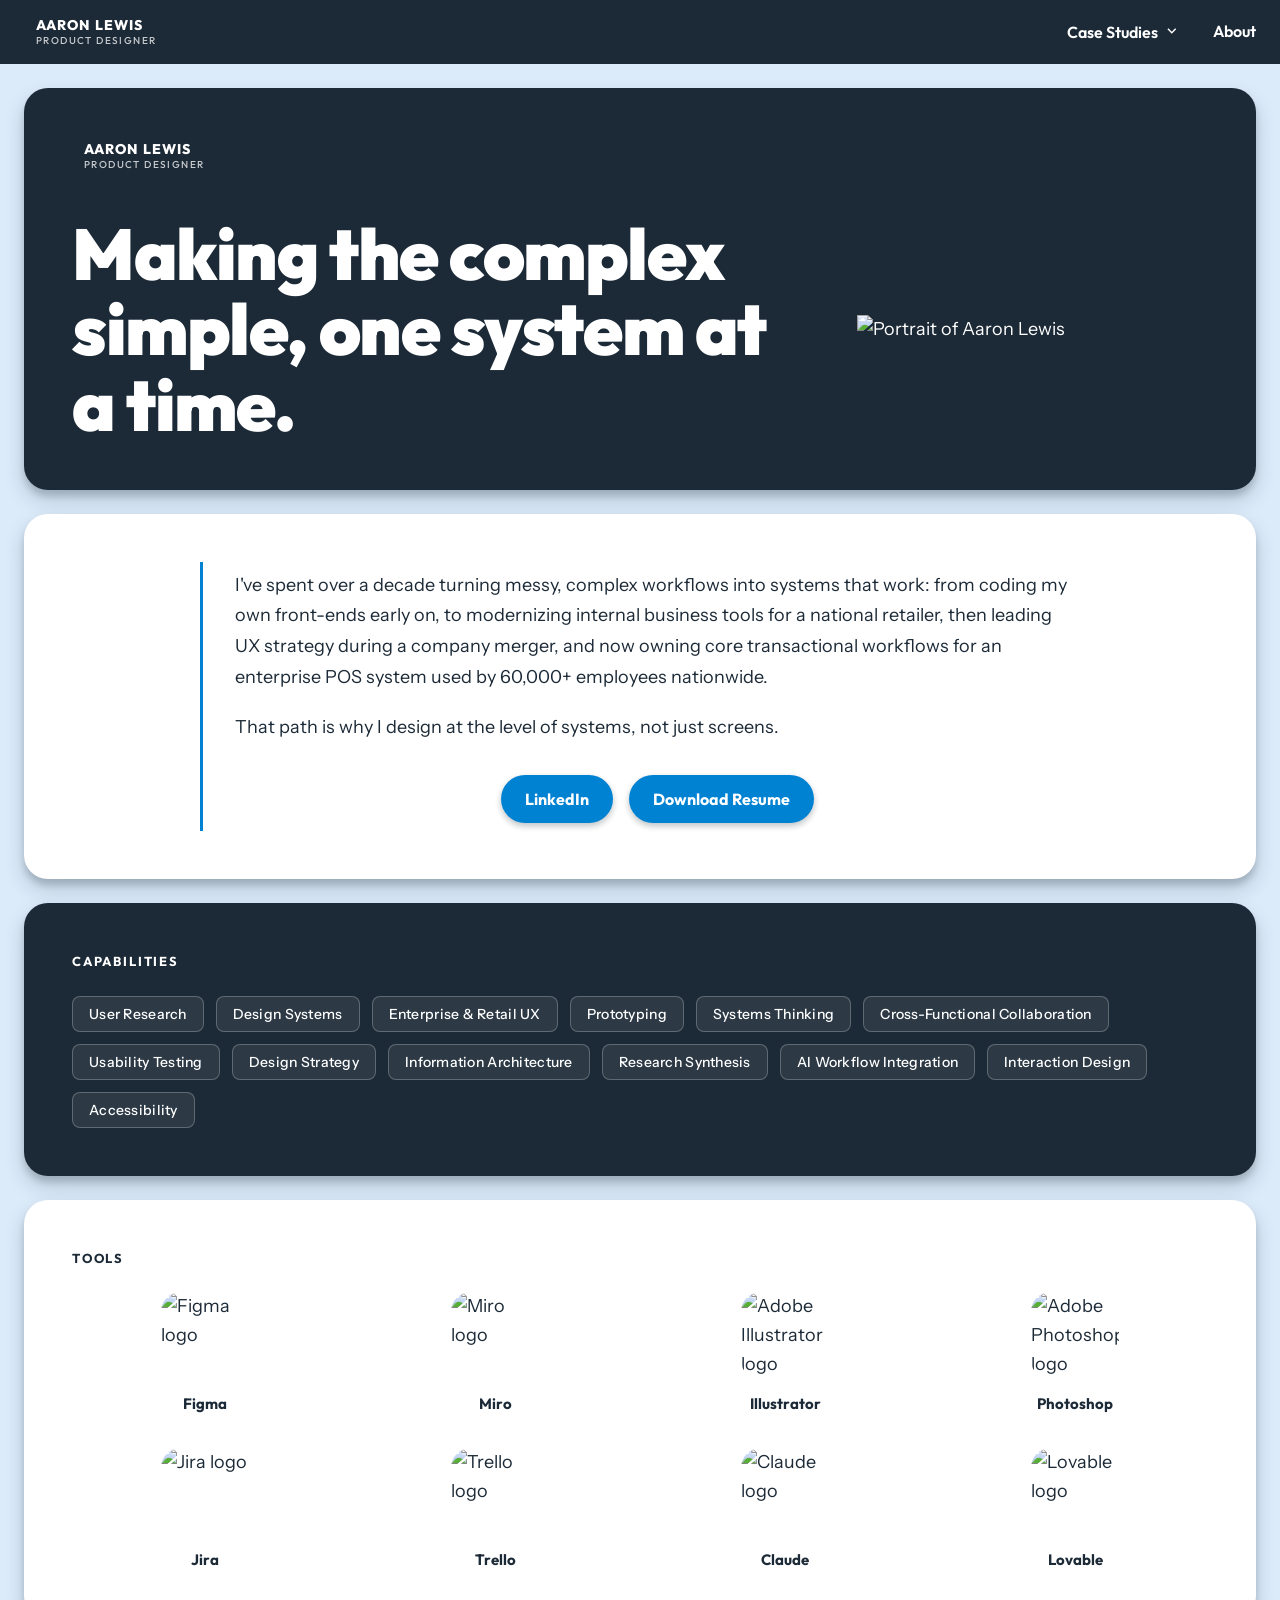
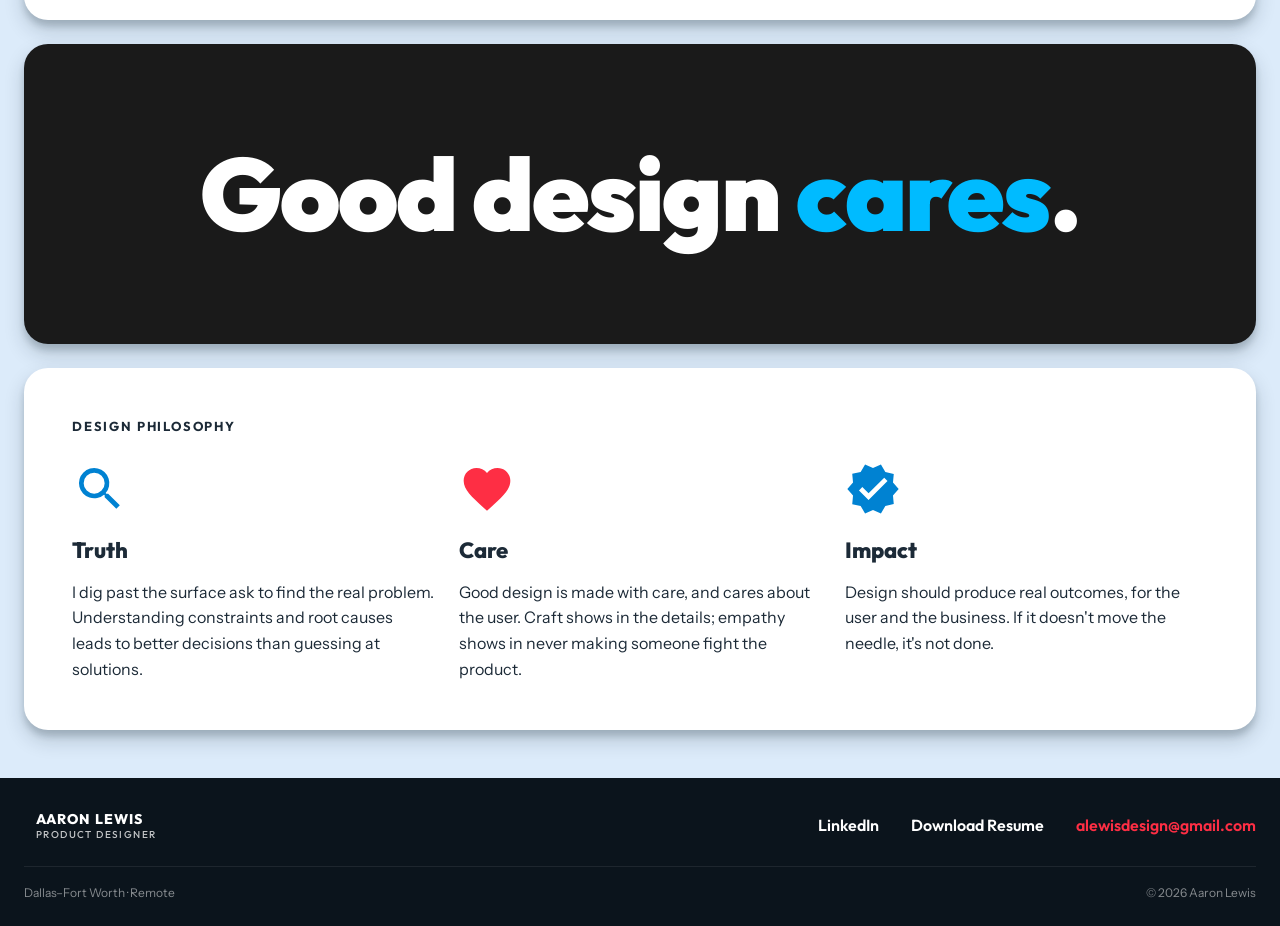
==== commit 2edfa08d: "Updates" ====
--- a/about.html
+++ b/about.html
@@ -18,15 +18,15 @@
       href="https://fonts.googleapis.com/css2?family=Outfit:wght@400;500;600;700;800;900&family=Instrument+Sans:wght@400;500;600&display=swap"
       rel="stylesheet"
     />
-    <link rel="stylesheet" href="./styles.css" />
+    <link rel="stylesheet" href="./styles.css?v=6.1" />
   </head>
   <body>
     <!-- HEADER -->
     <header class="site-header">
       <div class="container header-inner">
-        <a class="brand" href="/" target="_top">
+        <a class="brand" href="index.html" target="_top">
           <span class="brand-mark" aria-hidden="true">
-            <img src="assets/AA_logo-colors.svg" alt="" />
+            <img src="/__l5e/assets-v1/04364636-c17a-46c9-844e-863ad1c51a2c/AA_logo-colors.svg" alt="" />
           </span>
           <span class="brand-text">
             <span class="brand-name">AARON LEWIS</span>
@@ -53,12 +53,12 @@
               </svg>
             </button>
             <div id="cs-menu" class="nav-dropdown" role="menu">
-              <a href="/case-studies/ship-to-home" target="_top" role="menuitem">Ship to Home</a>
-              <a href="/case-studies/cash-management" target="_top" role="menuitem">Cash Management</a>
-              <a href="/case-studies/future-point-of-sale" target="_top" role="menuitem">Future Point of Sale</a>
+              <a href="ship-to-home.html" target="_top" role="menuitem">Ship to Home</a>
+              <a href="cash-management.html" target="_top" role="menuitem">Cash Management</a>
+              <a href="future-point-of-sale.html" target="_top" role="menuitem">Future Point of Sale</a>
             </div>
           </div>
-          <a href="/about" target="_top">About</a>
+          <a href="about.html" target="_top">About</a>
         </nav>
       </div>
     </header>
@@ -68,7 +68,7 @@
       <section class="card card--dark about-hero">
         <div class="about-hero-lockup">
           <span class="about-hero-logo" aria-hidden="true">
-            <img src="assets/AA_logo-colors.svg" alt="" />
+            <img src="/__l5e/assets-v1/04364636-c17a-46c9-844e-863ad1c51a2c/AA_logo-colors.svg" alt="" />
           </span>
           <span class="brand-text">
             <span class="brand-name">AARON LEWIS</span>
@@ -84,7 +84,7 @@
           <div class="col-4 about-hero-right">
             <div class="about-portrait">
               <img
-                src="assets/aaron-about.png"
+                src="/__l5e/assets-v1/1fad89df-a51e-47d8-8c47-2641e29babf5/aaron-about.png"
                 alt="Portrait of Aaron Lewis"
               />
             </div>
@@ -113,7 +113,7 @@
               >LinkedIn</a
             >
             <a
-              href="assets/Aaron-Lewis-Resume.pdf"
+              href="/__l5e/assets-v1/d0f5d523-414c-4c6d-839f-1ce97f323c79/Aaron-Lewis-Resume.pdf"
               target="_blank"
               rel="noopener noreferrer"
               class="btn btn--blue"
@@ -148,38 +148,38 @@
         <p class="eyebrow">TOOLS</p>
         <div class="tools-grid">
           <figure class="tool">
-            <img src="assets/figma.svg" alt="Figma logo" />
+            <img src="/__l5e/assets-v1/853749d6-4517-4821-8a96-78b128e6c3c5/figma.svg" alt="Figma logo" />
             <figcaption>Figma</figcaption>
           </figure>
           <figure class="tool">
-            <img src="assets/miro.svg" alt="Miro logo" />
+            <img src="/__l5e/assets-v1/e4e49f22-c731-4716-a1e0-66476c0ea7b8/miro.svg" alt="Miro logo" />
             <figcaption>Miro</figcaption>
           </figure>
           <figure class="tool">
             <img
-              src="assets/illustrator.svg"
+              src="/__l5e/assets-v1/bd55c24a-4f11-4003-9f30-b9eabd0100da/illustrator.svg"
               alt="Adobe Illustrator logo"
             />
             <figcaption>Illustrator</figcaption>
           </figure>
           <figure class="tool">
-            <img src="assets/photoshop.svg" alt="Adobe Photoshop logo" />
+            <img src="/__l5e/assets-v1/9afe98d6-7b57-4969-968f-abf8d4d1c2d7/photoshop.svg" alt="Adobe Photoshop logo" />
             <figcaption>Photoshop</figcaption>
           </figure>
           <figure class="tool">
-            <img src="assets/jira.svg" alt="Jira logo" />
+            <img src="/__l5e/assets-v1/1a23b686-8440-4862-bbde-866e5acf34d3/jira.svg" alt="Jira logo" />
             <figcaption>Jira</figcaption>
           </figure>
           <figure class="tool">
-            <img src="assets/trello.svg" alt="Trello logo" />
+            <img src="/__l5e/assets-v1/909e6929-8e9b-416b-b586-7e5dae065797/trello.svg" alt="Trello logo" />
             <figcaption>Trello</figcaption>
           </figure>
           <figure class="tool">
-            <img src="assets/claude.svg" alt="Claude logo" />
+            <img src="/__l5e/assets-v1/9962b9b1-9ab6-4ded-a536-6783446708bf/claude.svg" alt="Claude logo" />
             <figcaption>Claude</figcaption>
           </figure>
           <figure class="tool">
-            <img src="assets/lovable.svg" alt="Lovable logo" />
+            <img src="/__l5e/assets-v1/c8843949-3f05-4c00-916b-e4d4669ec19c/lovable.svg" alt="Lovable logo" />
             <figcaption>Lovable</figcaption>
           </figure>
         </div>
@@ -245,9 +245,9 @@
       <div class="container footer-inner">
         <div class="grid-12 footer-row">
           <div class="col-6 footer-brand-col">
-            <a class="brand" href="/" target="_top">
+            <a class="brand" href="index.html" target="_top">
               <span class="brand-mark" aria-hidden="true">
-                <img src="assets/AA_logo-colors.svg" alt="" />
+                <img src="/__l5e/assets-v1/04364636-c17a-46c9-844e-863ad1c51a2c/AA_logo-colors.svg" alt="" />
               </span>
               <span class="brand-text">
                 <span class="brand-name">AARON LEWIS</span>
@@ -259,7 +259,7 @@
             <nav class="footer-nav" aria-label="Footer">
               <a href="https://www.linkedin.com/in/aldsgn/" target="_blank" rel="noopener noreferrer">LinkedIn</a>
               <a
-                href="assets/Aaron-Lewis-Resume.pdf"
+                href="/__l5e/assets-v1/d0f5d523-414c-4c6d-839f-1ce97f323c79/Aaron-Lewis-Resume.pdf"
                 target="_blank"
                 rel="noopener noreferrer"
                 >Download Resume</a
@@ -275,6 +275,6 @@
       </div>
     </footer>
 
-    <script src="./script.js" defer></script>
+    <script src="./script.js?v=6.1" defer></script>
   </body>
 </html>
--- a/styles.css
+++ b/styles.css
@@ -1434,6 +1434,23 @@
   display: block;
 }
 
+.cs-figure-section {
+  width: 100%;
+  height: auto;
+  aspect-ratio: auto;
+  display: block;
+  margin: 24px 0;
+  overflow: hidden;
+  box-shadow: var(--elev-4);
+}
+
+.cs-figure-section img {
+  width: 100%;
+  height: auto;
+  display: block;
+  border-radius: inherit;
+}
+
 /* Dark pull quote card */
 .cs-quote-dark {
   background: #0d1218;
@@ -1511,7 +1528,31 @@
   border-radius: 16px;
   box-shadow: var(--elev-4);
   margin: 24px 0;
-}
+  overflow: hidden;
+}
+.cs-fullwidth-img img {
+  width: 100%;
+  height: auto;
+  display: block;
+  border-radius: inherit;
+}
+
+/* Figure that preserves the image's natural aspect ratio (not full width) */
+.cs-figure-natural {
+  display: block;
+  width: fit-content;
+  max-width: 100%;
+  margin-top: 26px;
+  border-radius: 16px;
+  overflow: hidden;
+  box-shadow: var(--elev-4);
+}
+.cs-figure-natural img {
+  display: block;
+  max-width: 100%;
+  height: auto;
+}
+
 
 
 /* Light blue callout */
@@ -1618,6 +1659,13 @@
   line-height: 1.75;
   color: #c8d6e2;
   max-width: 860px;
+}
+.cs-reflect-dark .cs-callout-heading {
+  font-family: var(--font-display);
+  font-weight: 800;
+  font-size: clamp(20px, 2.2vw, 26px);
+  line-height: 1.28;
+  color: #ffffff;
 }
 
 /* Next-case-study banner */
@@ -2570,14 +2618,15 @@
   }
 }
 
-/* Contain variant: preserves full image, letterboxes on white */
+/* Contain variant: preserves full image, letterboxes on dark charcoal */
 .ba-carousel--contain .ba-viewer,
 .ba-carousel--contain .ba-thumb {
   aspect-ratio: 4 / 3;
   background-size: contain;
-  background-color: #fff;
+  background-color: #333333;
 }
 .ba-carousel--contain .ba-viewer.has-image {
-  background-color: #fff;
-}
-
+  background-color: #333333;
+}
+
+
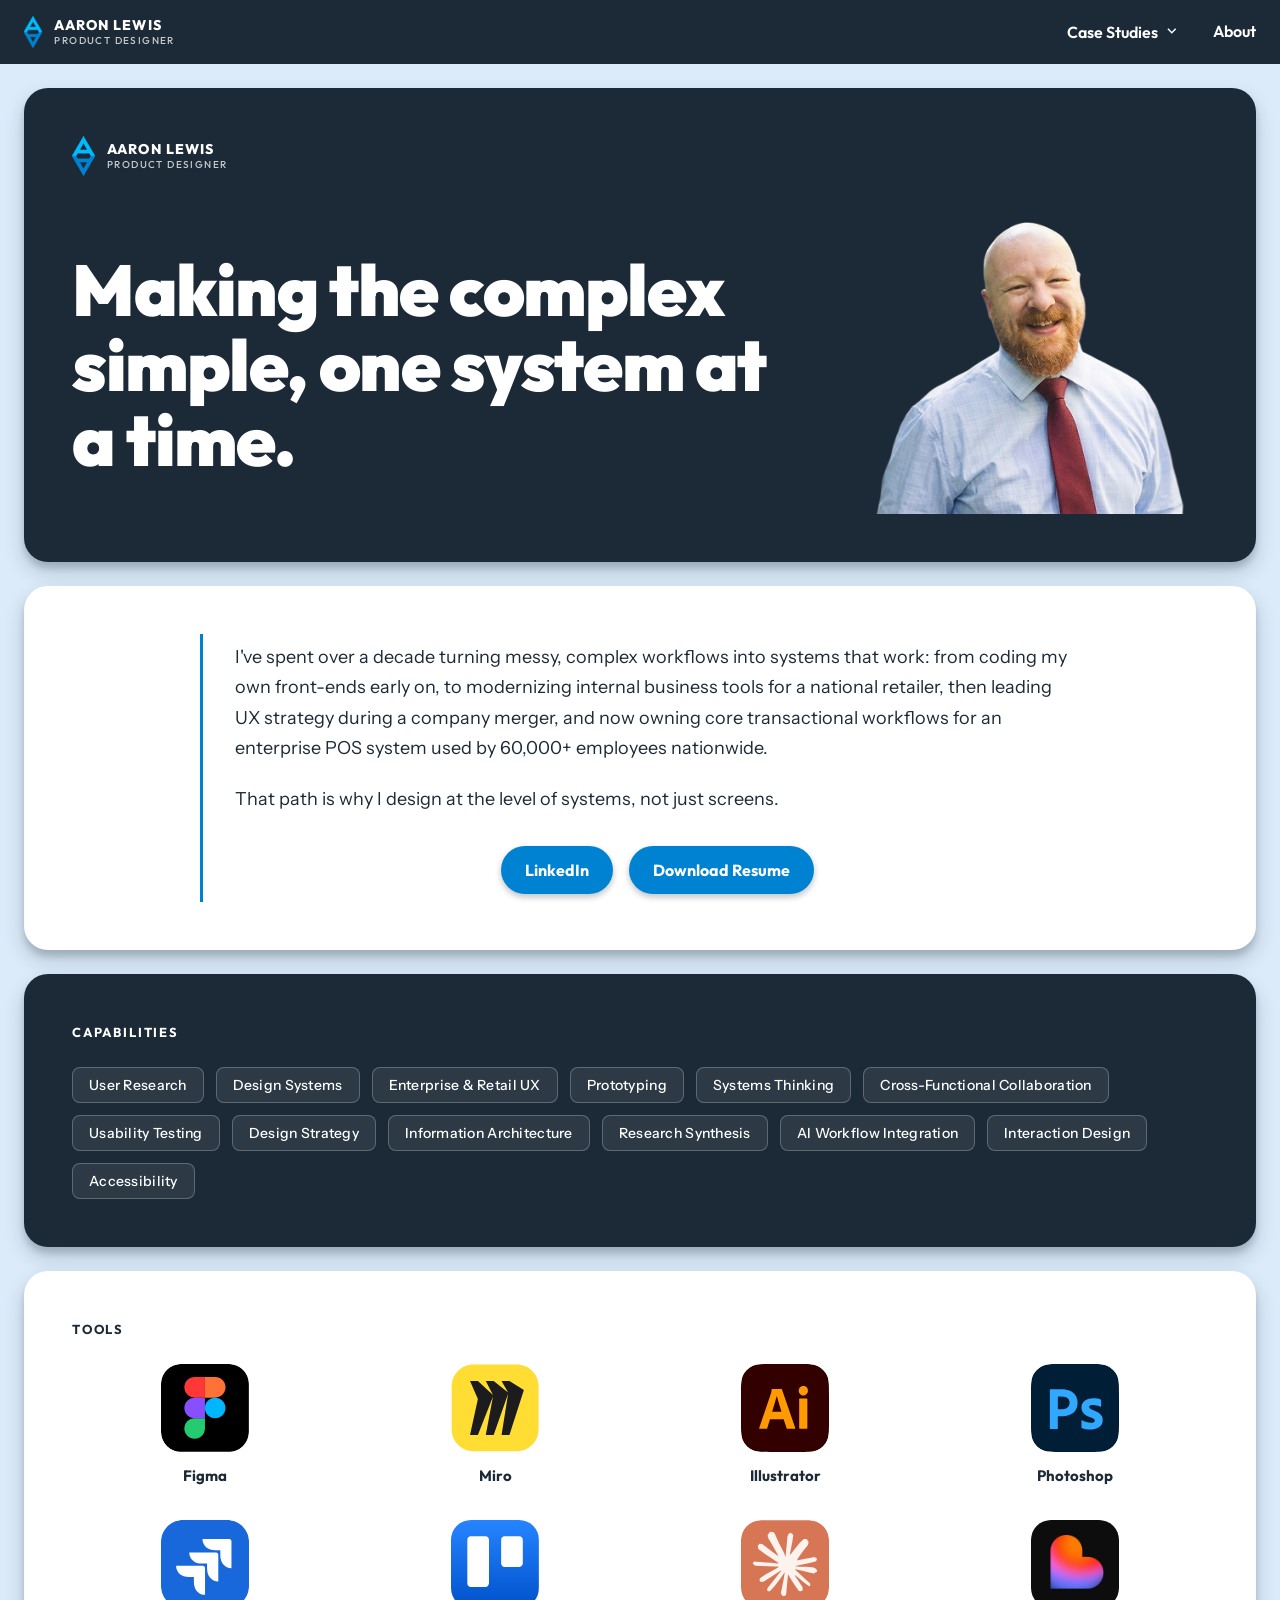
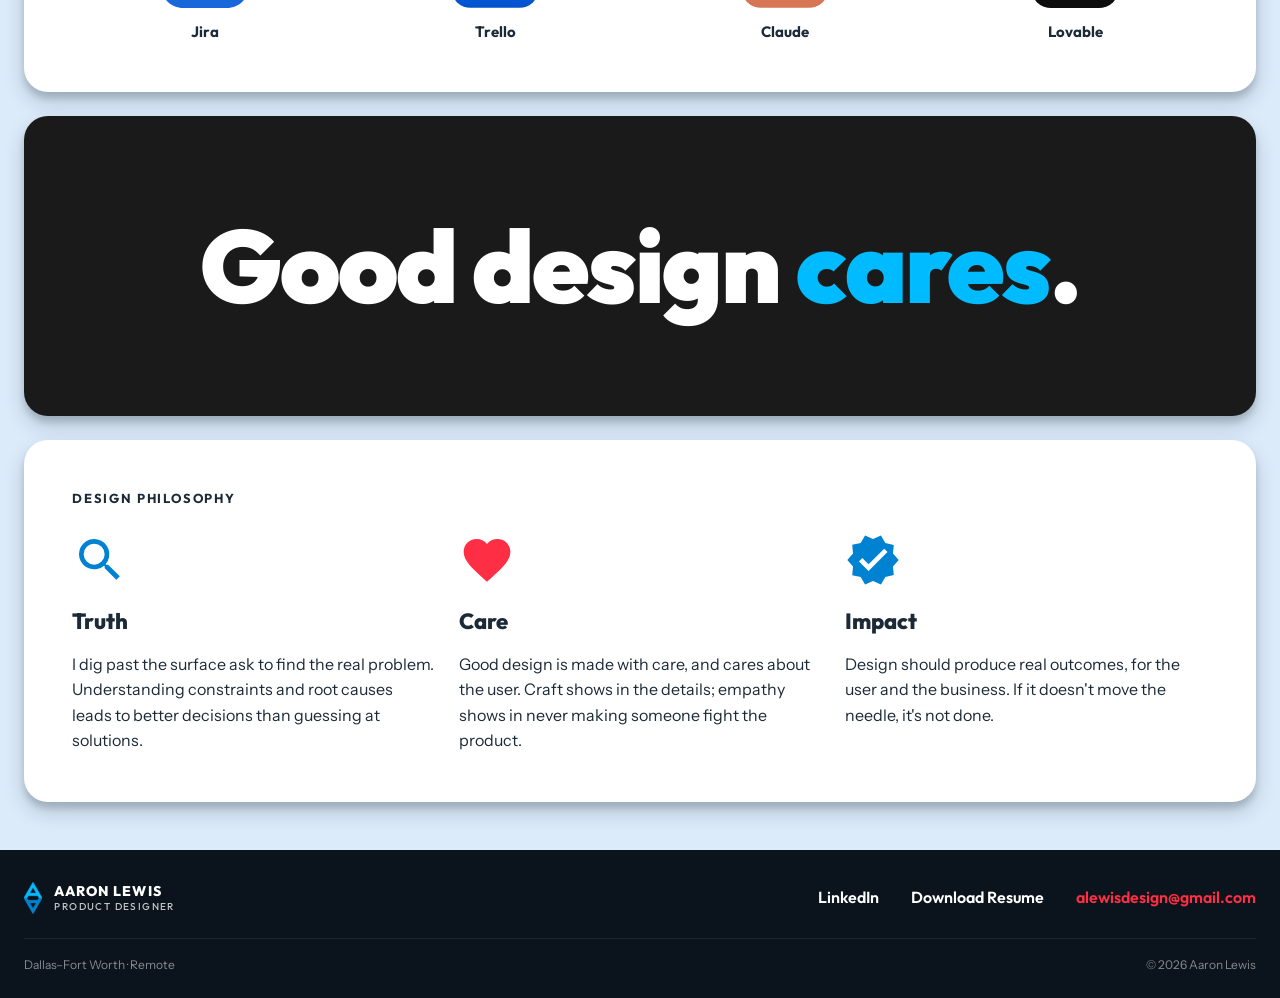
==== commit 54dd73de: "Updates" ====
--- a/about.html
+++ b/about.html
@@ -18,7 +18,7 @@
       href="https://fonts.googleapis.com/css2?family=Outfit:wght@400;500;600;700;800;900&family=Instrument+Sans:wght@400;500;600&display=swap"
       rel="stylesheet"
     />
-    <link rel="stylesheet" href="./styles.css?v=6.1" />
+    <link rel="stylesheet" href="./styles.css?v=6.2" />
   </head>
   <body>
     <!-- HEADER -->
@@ -26,7 +26,7 @@
       <div class="container header-inner">
         <a class="brand" href="index.html" target="_top">
           <span class="brand-mark" aria-hidden="true">
-            <img src="/__l5e/assets-v1/04364636-c17a-46c9-844e-863ad1c51a2c/AA_logo-colors.svg" alt="" />
+            <img src="./assets/AA_logo-colors.svg" alt="" />
           </span>
           <span class="brand-text">
             <span class="brand-name">AARON LEWIS</span>
@@ -56,6 +56,7 @@
               <a href="ship-to-home.html" target="_top" role="menuitem">Ship to Home</a>
               <a href="cash-management.html" target="_top" role="menuitem">Cash Management</a>
               <a href="future-point-of-sale.html" target="_top" role="menuitem">Future Point of Sale</a>
+              <a href="selected-visual-work.html" target="_top" role="menuitem">Selected Visual Work</a>
             </div>
           </div>
           <a href="about.html" target="_top">About</a>
@@ -68,7 +69,7 @@
       <section class="card card--dark about-hero">
         <div class="about-hero-lockup">
           <span class="about-hero-logo" aria-hidden="true">
-            <img src="/__l5e/assets-v1/04364636-c17a-46c9-844e-863ad1c51a2c/AA_logo-colors.svg" alt="" />
+            <img src="./assets/AA_logo-colors.svg" alt="" />
           </span>
           <span class="brand-text">
             <span class="brand-name">AARON LEWIS</span>
@@ -84,7 +85,7 @@
           <div class="col-4 about-hero-right">
             <div class="about-portrait">
               <img
-                src="/__l5e/assets-v1/1fad89df-a51e-47d8-8c47-2641e29babf5/aaron-about.png"
+                src="./assets/aaron-about.png"
                 alt="Portrait of Aaron Lewis"
               />
             </div>
@@ -113,7 +114,7 @@
               >LinkedIn</a
             >
             <a
-              href="/__l5e/assets-v1/d0f5d523-414c-4c6d-839f-1ce97f323c79/Aaron-Lewis-Resume.pdf"
+              href="./assets/Aaron-Lewis-Resume.pdf"
               target="_blank"
               rel="noopener noreferrer"
               class="btn btn--blue"
@@ -148,38 +149,38 @@
         <p class="eyebrow">TOOLS</p>
         <div class="tools-grid">
           <figure class="tool">
-            <img src="/__l5e/assets-v1/853749d6-4517-4821-8a96-78b128e6c3c5/figma.svg" alt="Figma logo" />
+            <img src="./assets/figma.svg" alt="Figma logo" />
             <figcaption>Figma</figcaption>
           </figure>
           <figure class="tool">
-            <img src="/__l5e/assets-v1/e4e49f22-c731-4716-a1e0-66476c0ea7b8/miro.svg" alt="Miro logo" />
+            <img src="./assets/miro.svg" alt="Miro logo" />
             <figcaption>Miro</figcaption>
           </figure>
           <figure class="tool">
             <img
-              src="/__l5e/assets-v1/bd55c24a-4f11-4003-9f30-b9eabd0100da/illustrator.svg"
+              src="./assets/illustrator.svg"
               alt="Adobe Illustrator logo"
             />
             <figcaption>Illustrator</figcaption>
           </figure>
           <figure class="tool">
-            <img src="/__l5e/assets-v1/9afe98d6-7b57-4969-968f-abf8d4d1c2d7/photoshop.svg" alt="Adobe Photoshop logo" />
+            <img src="./assets/photoshop.svg" alt="Adobe Photoshop logo" />
             <figcaption>Photoshop</figcaption>
           </figure>
           <figure class="tool">
-            <img src="/__l5e/assets-v1/1a23b686-8440-4862-bbde-866e5acf34d3/jira.svg" alt="Jira logo" />
+            <img src="./assets/jira.svg" alt="Jira logo" />
             <figcaption>Jira</figcaption>
           </figure>
           <figure class="tool">
-            <img src="/__l5e/assets-v1/909e6929-8e9b-416b-b586-7e5dae065797/trello.svg" alt="Trello logo" />
+            <img src="./assets/trello.svg" alt="Trello logo" />
             <figcaption>Trello</figcaption>
           </figure>
           <figure class="tool">
-            <img src="/__l5e/assets-v1/9962b9b1-9ab6-4ded-a536-6783446708bf/claude.svg" alt="Claude logo" />
+            <img src="./assets/claude.svg" alt="Claude logo" />
             <figcaption>Claude</figcaption>
           </figure>
           <figure class="tool">
-            <img src="/__l5e/assets-v1/c8843949-3f05-4c00-916b-e4d4669ec19c/lovable.svg" alt="Lovable logo" />
+            <img src="./assets/lovable.svg" alt="Lovable logo" />
             <figcaption>Lovable</figcaption>
           </figure>
         </div>
@@ -247,7 +248,7 @@
           <div class="col-6 footer-brand-col">
             <a class="brand" href="index.html" target="_top">
               <span class="brand-mark" aria-hidden="true">
-                <img src="/__l5e/assets-v1/04364636-c17a-46c9-844e-863ad1c51a2c/AA_logo-colors.svg" alt="" />
+                <img src="./assets/AA_logo-colors.svg" alt="" />
               </span>
               <span class="brand-text">
                 <span class="brand-name">AARON LEWIS</span>
@@ -259,7 +260,7 @@
             <nav class="footer-nav" aria-label="Footer">
               <a href="https://www.linkedin.com/in/aldsgn/" target="_blank" rel="noopener noreferrer">LinkedIn</a>
               <a
-                href="/__l5e/assets-v1/d0f5d523-414c-4c6d-839f-1ce97f323c79/Aaron-Lewis-Resume.pdf"
+                href="./assets/Aaron-Lewis-Resume.pdf"
                 target="_blank"
                 rel="noopener noreferrer"
                 >Download Resume</a
@@ -275,6 +276,6 @@
       </div>
     </footer>
 
-    <script src="./script.js?v=6.1" defer></script>
+    <script src="./script.js?v=6.2" defer></script>
   </body>
 </html>
